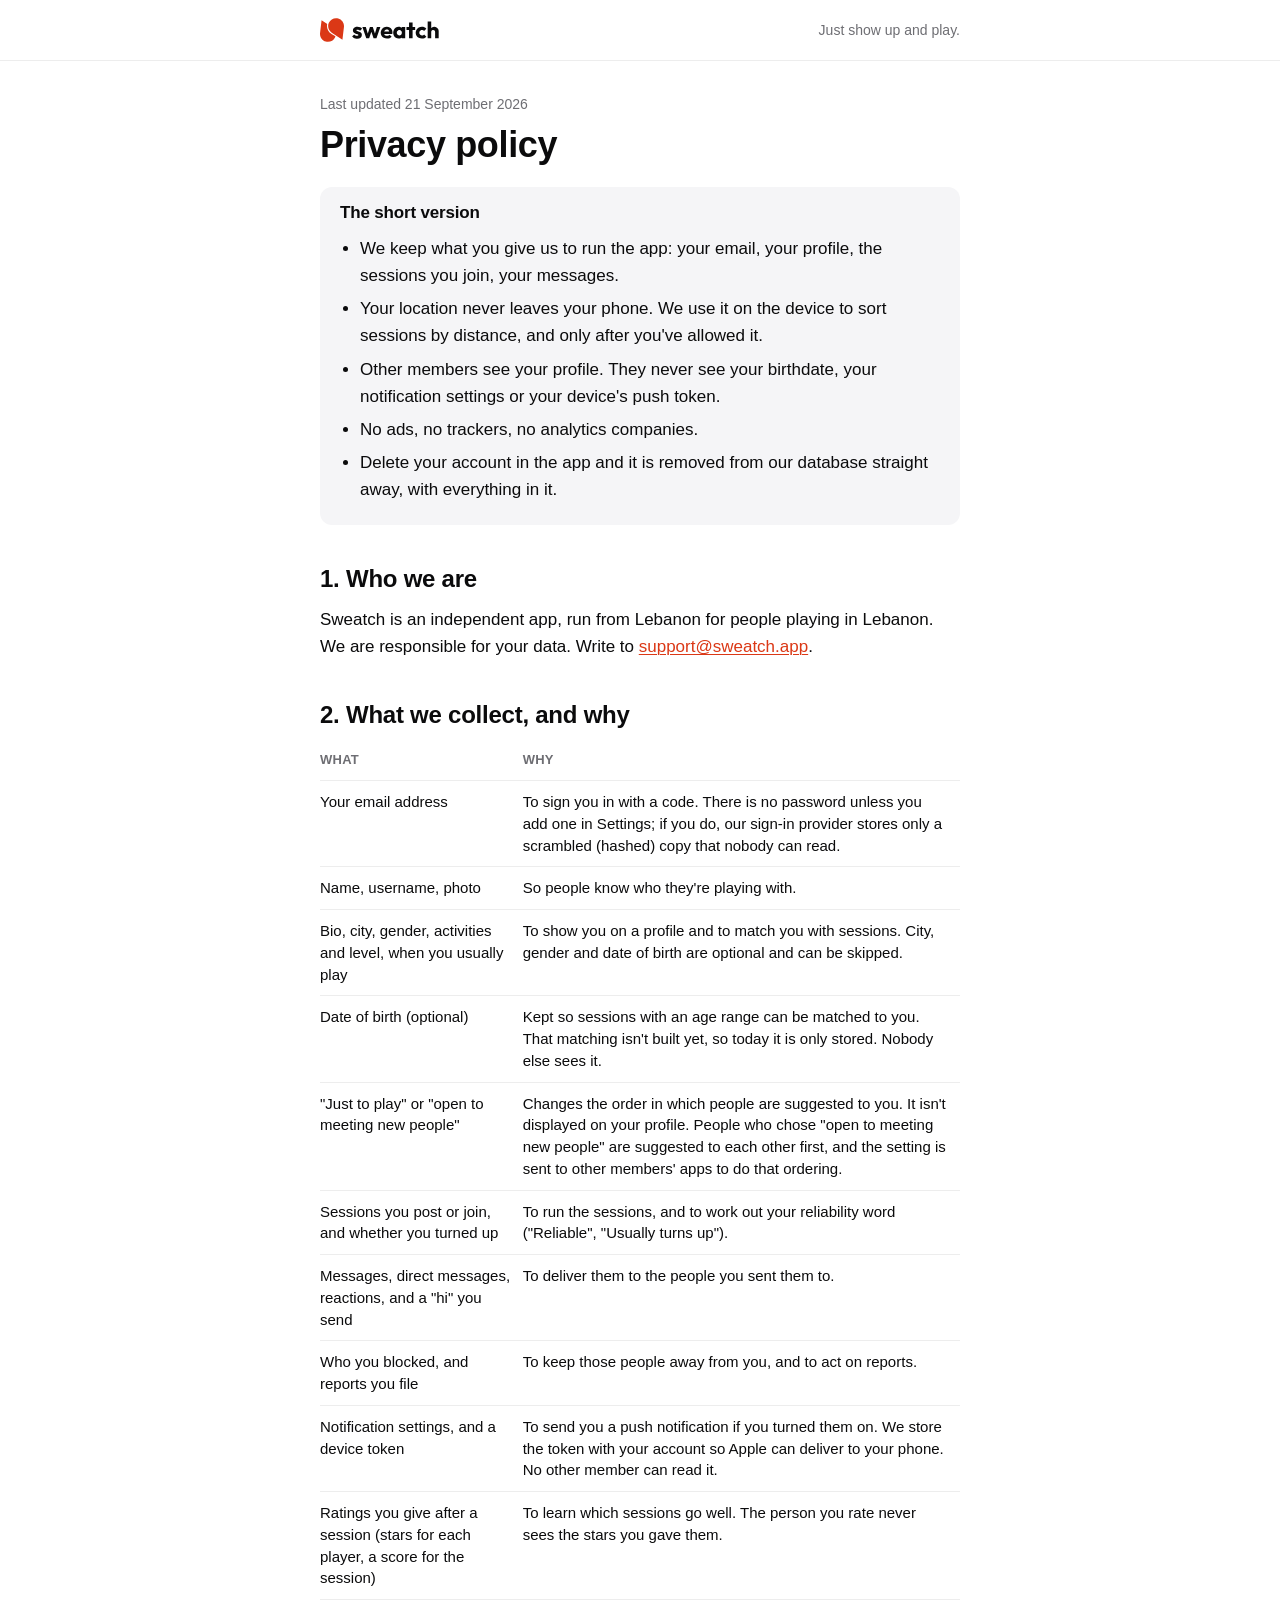
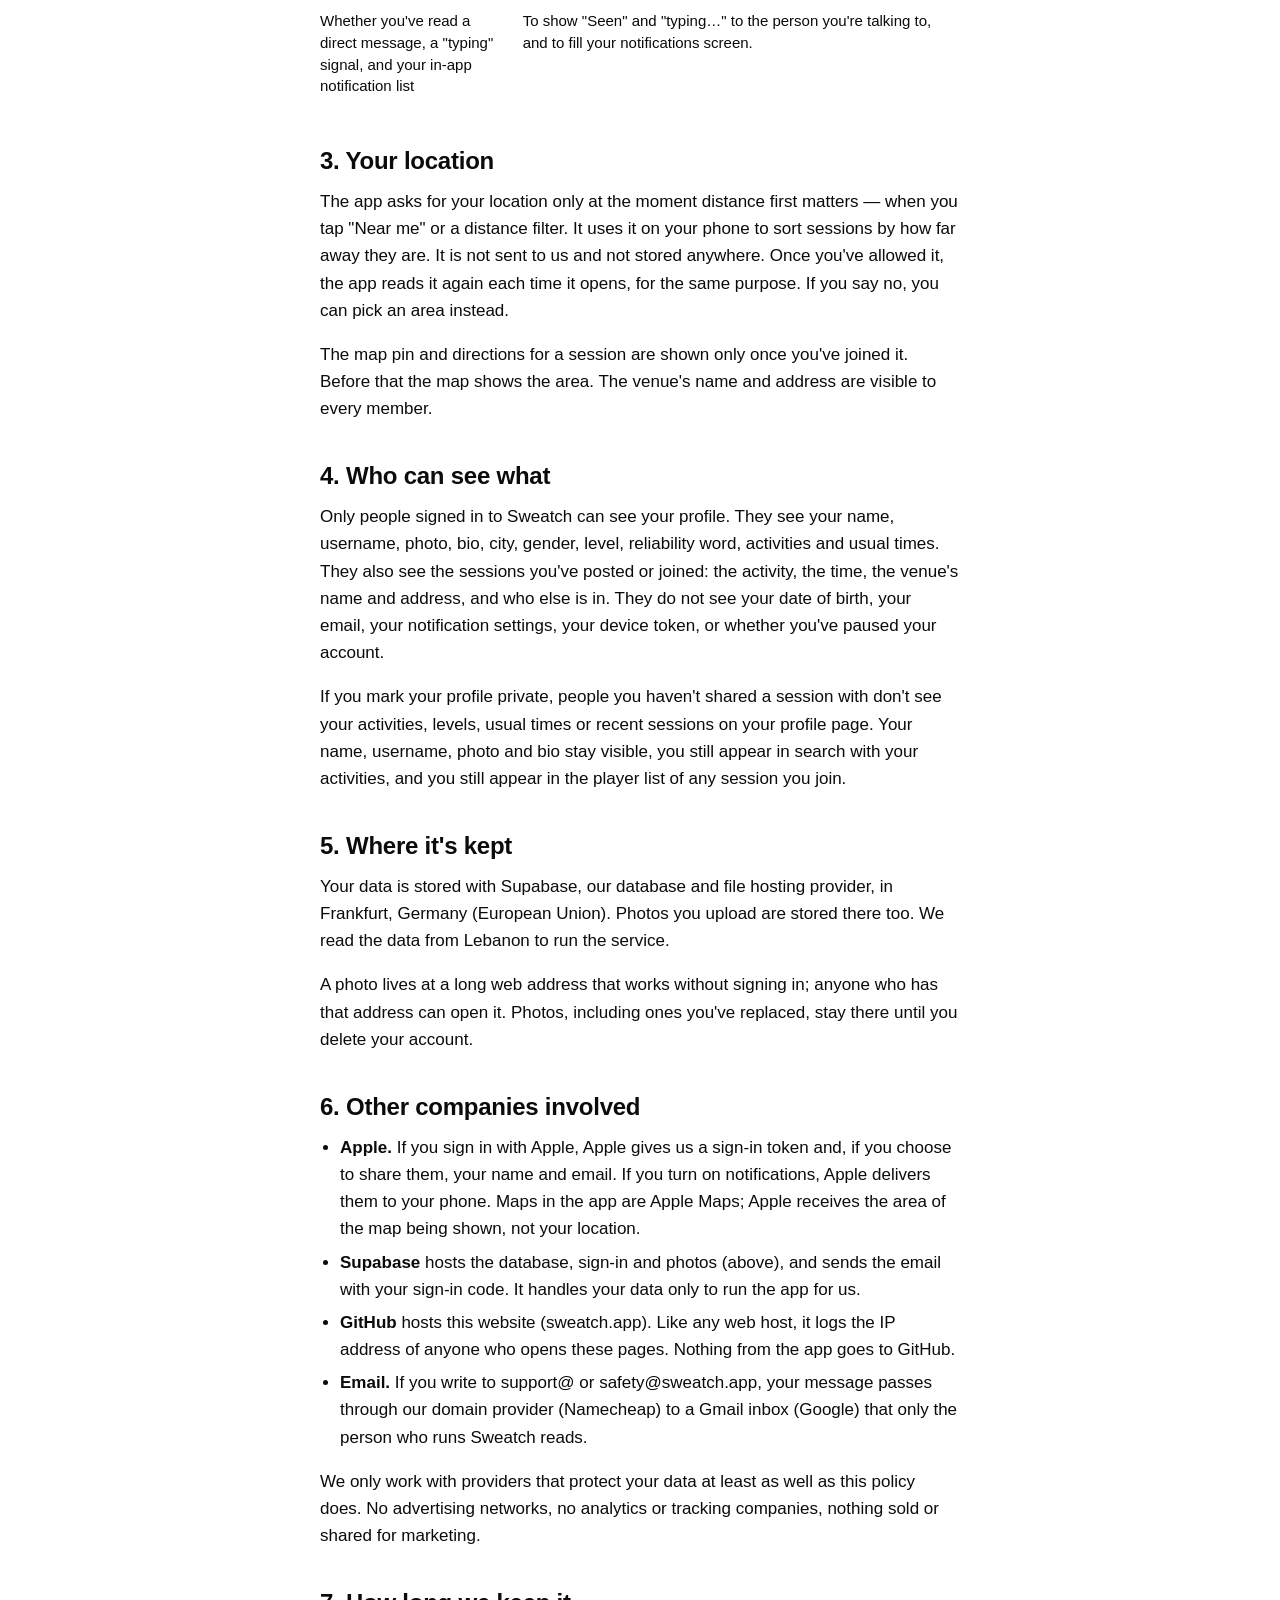
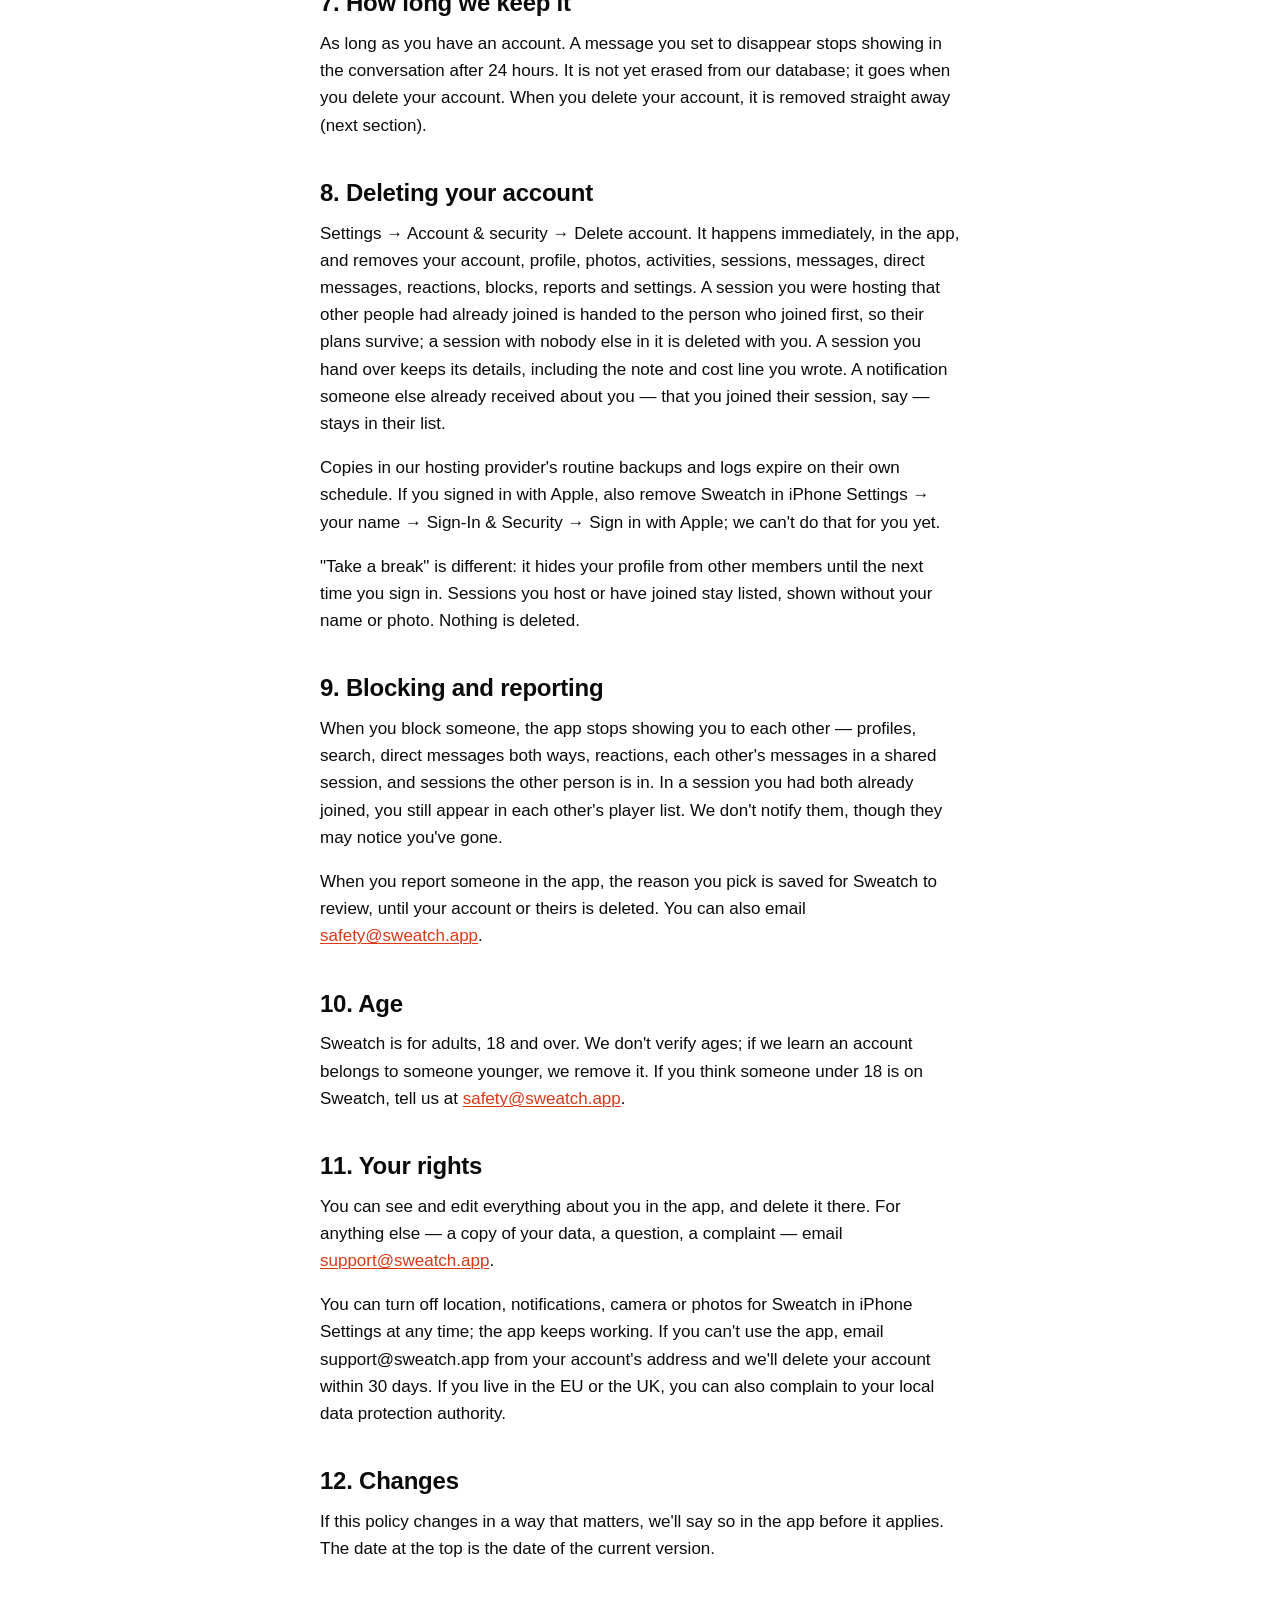
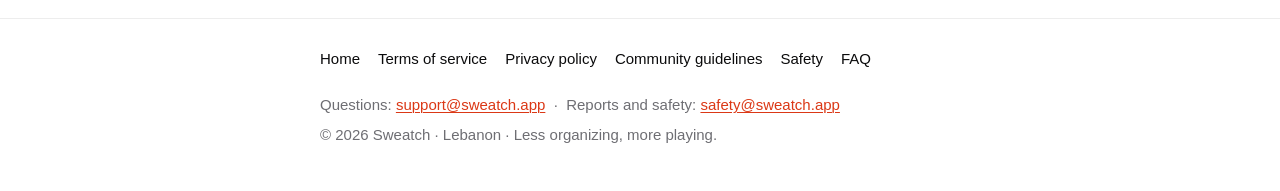
==== privacy.html @ 536e9dc6 "sweatch.app — the site Home, privacy, terms, community guidelines, safety, FAQ, and a 404 that expla" ====
<!DOCTYPE html>
<html lang="en">
<head>
  <meta charset="utf-8">
  <meta name="viewport" content="width=device-width, initial-scale=1">
  <title>Privacy Policy · Sweatch</title>
  <meta name="description" content="What Sweatch keeps about you, why, where it is stored, and how to delete it.">
  <meta name="theme-color" content="#FFFFFF">
  <link rel="icon" href="assets/sweatch-mark-flare.svg" type="image/svg+xml">
  <link rel="stylesheet" href="style.css">
</head>
<body>
  <a class="skip" href="#content">Skip to content</a>

  <header class="site-header">
    <div class="wrap">
      <a class="lockup" href="index.html" aria-label="Sweatch home">
        <svg xmlns="http://www.w3.org/2000/svg" viewBox="0 0 4944.99 1000.00" role="img" aria-label="Sweatch" focusable="false"><mask id="swh1" maskUnits="userSpaceOnUse" x="-200" y="-200" width="1400" height="1400"><rect x="-200" y="-200" width="1400" height="1400" fill="#fff"/><path d="M 949.588 935.467 L 1043.756 401.426 C 1077.198 211.699 963.269 26.995 778.720 -28.243 C 594.171 -83.508 397.487 8.213 321.173 185.110 C 244.860 361.981 313.135 567.992 479.958 664.324 Z" fill="#000"/></mask><g fill="#DB3816"><path d="M 65.051 95.966 L 2.316 625.652 C -16.853 787.322 84.684 938.816 241.459 982.538 C 398.260 1026.285 563.537 949.199 630.833 800.977 C 698.104 652.756 647.322 477.611 511.184 388.364 Z" mask="url(#swh1)"/><path d="M 934.928 904.034 L 997.690 374.348 C 1016.832 212.678 915.322 61.184 758.521 17.462 C 601.720 -26.285 436.442 50.801 369.172 199.023 C 301.876 347.244 352.683 522.389 488.821 611.636 Z"/></g><g transform="translate(1337.523 145.750) scale(0.714219)" fill="#0B0B0C"><path d="M 300.827 999.972 C 262.016 999.972 223.822 994.944 186.334 984.977 C 148.802 975.097 114.004 960.940 81.897 942.461 C 49.878 923.893 22.622 902.415 0.041 878.070 L 117.886 758.814 C 139.629 782.365 165.385 800.712 195.155 813.855 C 224.881 826.910 257.429 833.437 292.712 833.437 C 317.057 833.437 335.757 829.864 348.812 822.676 C 361.955 815.398 368.570 805.387 368.570 792.685 C 368.570 776.455 360.631 764.062 344.754 755.462 C 328.965 746.906 308.942 739.232 284.597 732.528 C 260.252 725.736 234.495 718.238 207.328 710.123 C 180.248 702.008 154.491 690.718 130.058 676.252 C 105.713 661.786 85.822 641.675 70.430 615.918 C 55.126 590.162 47.496 557.437 47.496 517.656 C 47.496 475.228 58.302 438.401 79.957 407.220 C 101.700 376.083 132.396 351.473 172.045 333.479 C 211.782 315.397 258.355 306.311 311.765 306.311 C 367.732 306.311 419.421 316.014 466.833 335.420 C 514.200 354.825 552.835 383.537 582.737 421.510 L 464.716 540.766 C 443.987 516.332 420.789 499.132 395.032 489.253 C 369.276 479.285 344.225 474.258 319.880 474.258 C 296.328 474.258 278.687 477.698 266.956 484.490 C 255.180 491.326 249.314 501.028 249.314 513.598 C 249.314 527.138 256.944 537.943 272.248 546.058 C 287.640 554.173 307.531 561.406 331.876 567.757 C 356.309 574.108 382.066 581.826 409.145 590.867 C 436.313 599.953 462.070 612.169 486.415 627.562 C 510.848 642.865 530.739 663.374 546.043 689.130 C 561.435 714.798 569.153 748.405 569.153 790.039 C 569.153 854.165 544.984 905.193 496.647 943.166 C 448.309 981.051 383.036 999.972 300.827 999.972 Z M 300.827 999.972 "/><path d="M 826.591 983.742 L 598.840 325.364 L 802.069 325.364 L 943.024 803.623 L 883.396 804.858 L 1039.170 325.364 L 1207.292 325.364 L 1364.477 804.858 L 1303.438 803.623 L 1445.628 325.364 L 1648.857 325.364 L 1421.283 983.742 L 1251.925 983.742 L 1098.798 528.593 L 1150.310 528.593 L 994.537 983.742 Z M 826.591 983.742 "/><path d="M 2037.786 998.560 C 1966.383 998.560 1902.918 983.918 1847.436 954.633 C 1791.909 925.260 1748.335 884.376 1716.713 832.026 C 1685.046 779.586 1669.257 720.444 1669.257 654.553 C 1669.257 588.574 1684.826 529.652 1716.007 477.786 C 1747.144 425.832 1789.395 384.948 1842.672 355.178 C 1895.950 325.320 1955.974 310.369 2022.791 310.369 C 2087.800 310.369 2145.134 324.394 2194.795 352.355 C 2244.544 380.361 2283.620 419.216 2312.110 468.965 C 2340.557 518.626 2354.803 575.475 2354.803 639.558 C 2354.803 651.333 2354.097 663.815 2352.686 676.957 C 2351.363 690.012 2348.893 705.140 2345.276 722.296 L 1777.576 723.531 L 1777.576 581.341 L 2257.246 579.930 L 2167.804 639.558 C 2166.966 601.717 2161.100 570.359 2150.162 545.529 C 2139.313 520.610 2123.259 501.602 2102.001 488.547 C 2080.832 475.493 2054.899 468.965 2024.203 468.965 C 1991.742 468.965 1963.516 476.463 1939.524 491.370 C 1915.620 506.189 1897.096 527.182 1883.953 554.350 C 1870.899 581.429 1864.371 614.330 1864.371 653.142 C 1864.371 691.953 1871.340 725.207 1885.365 752.816 C 1899.346 780.336 1919.236 801.594 1944.993 816.501 C 1970.749 831.320 2001.181 838.729 2036.375 838.729 C 2068.924 838.729 2098.297 833.084 2124.406 821.793 C 2150.603 810.503 2173.669 793.567 2193.560 770.986 L 2307.347 884.773 C 2274.887 922.791 2235.591 951.237 2189.503 970.158 C 2143.370 989.078 2092.828 998.560 2037.786 998.560 Z M 2037.786 998.560 "/><path d="M 2713.890 997.326 C 2653.292 997.326 2599.309 982.463 2551.942 952.693 C 2504.531 922.835 2466.999 882.127 2439.390 830.614 C 2411.869 779.101 2398.109 720.444 2398.109 654.553 C 2398.109 588.574 2411.869 529.916 2439.390 478.492 C 2466.999 426.979 2504.531 386.359 2551.942 356.589 C 2599.309 326.731 2653.292 311.780 2713.890 311.780 C 2758.082 311.780 2798.040 320.380 2833.675 337.537 C 2869.399 354.737 2898.596 378.421 2921.177 408.632 C 2943.758 438.887 2956.371 473.376 2959.106 512.187 L 2959.106 796.743 C 2956.371 835.554 2943.934 870.131 2921.706 900.474 C 2899.566 930.729 2870.458 954.413 2834.381 971.569 C 2798.260 988.725 2758.082 997.326 2713.890 997.326 Z M 2755.877 810.327 C 2800.068 810.327 2835.704 795.684 2862.784 766.399 C 2889.951 737.027 2903.535 699.715 2903.535 654.553 C 2903.535 623.857 2897.405 596.777 2885.188 573.226 C 2873.060 549.719 2855.904 531.416 2833.675 518.361 C 2811.535 505.307 2786.088 498.779 2757.288 498.779 C 2728.356 498.779 2702.776 505.307 2680.548 518.361 C 2658.408 531.416 2640.855 549.719 2627.800 573.226 C 2614.745 596.777 2608.218 623.857 2608.218 654.553 C 2608.218 684.323 2614.481 710.961 2627.094 734.468 C 2639.796 758.020 2657.438 776.543 2680.019 790.039 C 2702.600 803.579 2727.871 810.327 2755.877 810.327 Z M 2895.420 983.742 L 2895.420 806.269 L 2926.646 646.438 L 2895.420 486.430 L 2895.420 325.364 L 3098.649 325.364 L 3098.649 983.742 Z M 2895.420 983.742 "/><path d="M 3322.244 983.742 L 3322.244 52.981 L 3529.530 52.981 L 3529.530 983.742 Z M 3173.174 501.425 L 3173.174 325.364 L 3678.424 325.364 L 3678.424 501.425 Z M 3173.174 501.425 "/><path d="M 4071.503 998.560 C 4003.760 998.560 3942.279 983.698 3887.150 953.928 C 3832.109 924.202 3788.755 883.142 3757.133 830.791 C 3725.466 778.352 3709.677 719.606 3709.677 654.553 C 3709.677 588.574 3725.643 529.652 3757.662 477.786 C 3789.769 425.832 3833.344 384.948 3888.385 355.178 C 3943.514 325.320 4005.436 310.369 4074.149 310.369 C 4125.662 310.369 4172.809 319.190 4215.633 336.831 C 4258.546 354.472 4296.695 380.890 4330.126 416.041 L 4197.462 548.881 C 4182.026 531.725 4164.164 519.067 4143.833 510.952 C 4123.589 502.837 4100.346 498.779 4074.149 498.779 C 4044.247 498.779 4017.785 505.307 3994.763 518.361 C 3971.829 531.416 3953.746 549.498 3940.603 572.520 C 3927.549 595.586 3921.022 622.446 3921.022 653.142 C 3921.022 683.838 3927.549 710.961 3940.603 734.468 C 3953.746 758.020 3972.049 776.543 3995.468 790.039 C 4018.975 803.579 4045.217 810.327 4074.149 810.327 C 4101.184 810.327 4125.309 805.652 4146.479 796.213 C 4167.737 786.687 4186.084 773.368 4201.520 756.167 L 4332.949 888.831 C 4298.592 925.084 4259.737 952.428 4216.339 970.863 C 4173.029 989.299 4124.780 998.560 4071.503 998.560 Z M 4071.503 998.560 "/><path d="M 4843.689 983.742 L 4843.689 608.509 C 4843.689 574.196 4833.016 546.411 4811.758 525.241 C 4790.588 503.983 4763.773 493.310 4731.313 493.310 C 4708.732 493.310 4688.841 498.074 4671.685 507.600 C 4654.484 517.038 4640.901 530.534 4630.933 548.175 C 4621.054 565.817 4616.114 585.928 4616.114 608.509 L 4536.199 569.168 C 4536.199 517.656 4547.004 472.494 4568.659 433.682 C 4590.270 394.871 4620.525 364.881 4659.336 343.711 C 4698.235 322.453 4743.000 311.780 4793.587 311.780 C 4845.100 311.780 4890.262 322.453 4929.073 343.711 C 4967.884 364.881 4997.875 394.254 5019.044 431.742 C 5040.302 469.142 5050.975 512.716 5050.975 562.465 L 5050.975 983.742 Z M 4408.828 983.742 L 4408.828 0.056 L 4616.114 0.056 L 4616.114 983.742 Z M 4408.828 983.742 "/></g></svg>
      </a>
      <p class="tagline">Just show up and play.</p>
    </div>
  </header>

  <main id="content" class="wrap">
<p class="updated">Last updated 21 September 2026</p>
<h1>Privacy policy</h1>
<div class="summary">
  <h2>The short version</h2>
  <ul>
    <li>We keep what you give us to run the app: your email, your profile, the sessions you join, your messages.</li>
    <li>Your location never leaves your phone. We use it on the device to sort sessions by distance, and only after you've allowed it.</li>
    <li>Other members see your profile. They never see your birthdate, your notification settings or your device's push token.</li>
    <li>No ads, no trackers, no analytics companies.</li>
    <li>Delete your account in the app and it is removed from our database straight away, with everything in it.</li>
  </ul>
</div>

<h2>1. Who we are</h2>
<p>Sweatch is an independent app, run from Lebanon for people playing in Lebanon. We are responsible for your data. Write to <a href="mailto:support@sweatch.app">support@sweatch.app</a>.</p>

<h2>2. What we collect, and why</h2>
<table>
  <tr><th>What</th><th>Why</th></tr>
  <tr><td>Your email address</td><td>To sign you in with a code. There is no password unless you add one in Settings; if you do, our sign-in provider stores only a scrambled (hashed) copy that nobody can read.</td></tr>
  <tr><td>Name, username, photo</td><td>So people know who they're playing with.</td></tr>
  <tr><td>Bio, city, gender, activities and level, when you usually play</td><td>To show you on a profile and to match you with sessions. City, gender and date of birth are optional and can be skipped.</td></tr>
  <tr><td>Date of birth (optional)</td><td>Kept so sessions with an age range can be matched to you. That matching isn't built yet, so today it is only stored. Nobody else sees it.</td></tr>
  <tr><td>"Just to play" or "open to meeting new people"</td><td>Changes the order in which people are suggested to you. It isn't displayed on your profile. People who chose "open to meeting new people" are suggested to each other first, and the setting is sent to other members' apps to do that ordering.</td></tr>
  <tr><td>Sessions you post or join, and whether you turned up</td><td>To run the sessions, and to work out your reliability word ("Reliable", "Usually turns up").</td></tr>
  <tr><td>Messages, direct messages, reactions, and a "hi" you send</td><td>To deliver them to the people you sent them to.</td></tr>
  <tr><td>Who you blocked, and reports you file</td><td>To keep those people away from you, and to act on reports.</td></tr>
  <tr><td>Notification settings, and a device token</td><td>To send you a push notification if you turned them on. We store the token with your account so Apple can deliver to your phone. No other member can read it.</td></tr>
  <tr><td>Ratings you give after a session (stars for each player, a score for the session)</td><td>To learn which sessions go well. The person you rate never sees the stars you gave them.</td></tr>
  <tr><td>Whether you've read a direct message, a "typing" signal, and your in-app notification list</td><td>To show "Seen" and "typing…" to the person you're talking to, and to fill your notifications screen.</td></tr>
</table>

<h2>3. Your location</h2>
<p>The app asks for your location only at the moment distance first matters — when you tap "Near me" or a distance filter. It uses it on your phone to sort sessions by how far away they are. It is not sent to us and not stored anywhere. Once you've allowed it, the app reads it again each time it opens, for the same purpose. If you say no, you can pick an area instead.</p>
<p>The map pin and directions for a session are shown only once you've joined it. Before that the map shows the area. The venue's name and address are visible to every member.</p>

<h2>4. Who can see what</h2>
<p>Only people signed in to Sweatch can see your profile. They see your name, username, photo, bio, city, gender, level, reliability word, activities and usual times. They also see the sessions you've posted or joined: the activity, the time, the venue's name and address, and who else is in. They do not see your date of birth, your email, your notification settings, your device token, or whether you've paused your account.</p>
<p>If you mark your profile private, people you haven't shared a session with don't see your activities, levels, usual times or recent sessions on your profile page. Your name, username, photo and bio stay visible, you still appear in search with your activities, and you still appear in the player list of any session you join.</p>

<h2>5. Where it's kept</h2>
<p>Your data is stored with Supabase, our database and file hosting provider, in Frankfurt, Germany (European Union). Photos you upload are stored there too. We read the data from Lebanon to run the service.</p>
<p>A photo lives at a long web address that works without signing in; anyone who has that address can open it. Photos, including ones you've replaced, stay there until you delete your account.</p>

<h2>6. Other companies involved</h2>
<ul>
  <li><strong>Apple.</strong> If you sign in with Apple, Apple gives us a sign-in token and, if you choose to share them, your name and email. If you turn on notifications, Apple delivers them to your phone. Maps in the app are Apple Maps; Apple receives the area of the map being shown, not your location.</li>
  <li><strong>Supabase</strong> hosts the database, sign-in and photos (above), and sends the email with your sign-in code. It handles your data only to run the app for us.</li>
  <li><strong>GitHub</strong> hosts this website (sweatch.app). Like any web host, it logs the IP address of anyone who opens these pages. Nothing from the app goes to GitHub.</li>
  <li><strong>Email.</strong> If you write to support@ or safety@sweatch.app, your message passes through our domain provider (Namecheap) to a Gmail inbox (Google) that only the person who runs Sweatch reads.</li>
</ul>
<p>We only work with providers that protect your data at least as well as this policy does. No advertising networks, no analytics or tracking companies, nothing sold or shared for marketing.</p>

<h2>7. How long we keep it</h2>
<p>As long as you have an account. A message you set to disappear stops showing in the conversation after 24 hours. It is not yet erased from our database; it goes when you delete your account. When you delete your account, it is removed straight away (next section).</p>

<h2>8. Deleting your account</h2>
<p>Settings → Account &amp; security → Delete account. It happens immediately, in the app, and removes your account, profile, photos, activities, sessions, messages, direct messages, reactions, blocks, reports and settings. A session you were hosting that other people had already joined is handed to the person who joined first, so their plans survive; a session with nobody else in it is deleted with you. A session you hand over keeps its details, including the note and cost line you wrote. A notification someone else already received about you — that you joined their session, say — stays in their list.</p>
<p>Copies in our hosting provider's routine backups and logs expire on their own schedule. If you signed in with Apple, also remove Sweatch in iPhone Settings → your name → Sign-In &amp; Security → Sign in with Apple; we can't do that for you yet.</p>
<p>"Take a break" is different: it hides your profile from other members until the next time you sign in. Sessions you host or have joined stay listed, shown without your name or photo. Nothing is deleted.</p>

<h2>9. Blocking and reporting</h2>
<p>When you block someone, the app stops showing you to each other — profiles, search, direct messages both ways, reactions, each other's messages in a shared session, and sessions the other person is in. In a session you had both already joined, you still appear in each other's player list. We don't notify them, though they may notice you've gone.</p>
<p>When you report someone in the app, the reason you pick is saved for Sweatch to review, until your account or theirs is deleted. You can also email <a href="mailto:safety@sweatch.app">safety@sweatch.app</a>.</p>

<h2>10. Age</h2>
<p>Sweatch is for adults, 18 and over. We don't verify ages; if we learn an account belongs to someone younger, we remove it. If you think someone under 18 is on Sweatch, tell us at <a href="mailto:safety@sweatch.app">safety@sweatch.app</a>.</p>

<h2>11. Your rights</h2>
<p>You can see and edit everything about you in the app, and delete it there. For anything else — a copy of your data, a question, a complaint — email <a href="mailto:support@sweatch.app">support@sweatch.app</a>.</p>
<p>You can turn off location, notifications, camera or photos for Sweatch in iPhone Settings at any time; the app keeps working. If you can't use the app, email support@sweatch.app from your account's address and we'll delete your account within 30 days. If you live in the EU or the UK, you can also complain to your local data protection authority.</p>

<h2>12. Changes</h2>
<p>If this policy changes in a way that matters, we'll say so in the app before it applies. The date at the top is the date of the current version.</p>

  </main>

  <footer class="site-footer">
    <div class="wrap">
      <nav aria-label="All pages">
        <ul>
          <li><a href="index.html">Home</a></li>
          <li><a href="terms.html">Terms of service</a></li>
          <li><a href="privacy.html">Privacy policy</a></li>
          <li><a href="guidelines.html">Community guidelines</a></li>
          <li><a href="safety.html">Safety</a></li>
          <li><a href="faq.html">FAQ</a></li>
        </ul>
      </nav>
      <p class="contact">
        Questions: <a href="mailto:support@sweatch.app">support@sweatch.app</a>
        &nbsp;·&nbsp; Reports and safety: <a href="mailto:safety@sweatch.app">safety@sweatch.app</a>
      </p>
      <p class="legal">© 2026 Sweatch · Lebanon · Less organizing, more playing.</p>
    </div>
  </footer>
</body>
</html>
---- style.css ----
/* Sweatch — site stylesheet
   One file for every page. Brand tokens first, then the column, type,
   header, footer, content blocks and print. No JavaScript, no web fonts. */

/* ---------- tokens ---------- */
:root {
  --canvas: #FFFFFF;
  --ink: #0B0B0C;
  --ink-2: #6E6E73;
  --accent: #DB3816;
  --accent-tint: rgba(219, 56, 22, 0.10);
  --surface: #F5F5F7;
  --hairline: #EDEDED;

  --font: -apple-system, BlinkMacSystemFont, "SF Pro Text", "Segoe UI", Roboto,
          "Helvetica Neue", Arial, "Noto Sans", sans-serif;
  --mono: ui-monospace, "SF Mono", Menlo, Consolas, monospace;

  --column: 640px;
  --gutter: 16px;
  --radius: 12px;
  --pill: 999px;
}

/* ---------- base ---------- */
*, *::before, *::after { box-sizing: border-box; }

html {
  -webkit-text-size-adjust: 100%;
  text-size-adjust: 100%;
  scroll-behavior: smooth;
}

body {
  margin: 0;
  background: var(--canvas);
  color: var(--ink);
  font-family: var(--font);
  font-size: 17px;
  line-height: 1.6;
  -webkit-font-smoothing: antialiased;
  -moz-osx-font-smoothing: grayscale;
  min-height: 100vh;
  display: flex;
  flex-direction: column;
}

/* the column: 640px, 16px gutters on phones */
.wrap {
  width: 100%;
  max-width: calc(var(--column) + 2 * var(--gutter));
  margin: 0 auto;
  padding-left: var(--gutter);
  padding-right: var(--gutter);
}

main { flex: 1 0 auto; }
main.wrap { padding-top: 32px; padding-bottom: 56px; }

/* ---------- type ---------- */
h1, h2, h3 {
  font-weight: 700;
  line-height: 1.2;
  letter-spacing: -0.01em;
  color: var(--ink);
  overflow-wrap: break-word;
}

h1 { font-size: 1.875rem; margin: 0 0 8px; }
h2 { font-size: 1.375rem; margin: 40px 0 12px; }
h3 { font-size: 1.125rem; margin: 28px 0 8px; }

@media (min-width: 600px) {
  h1 { font-size: 2.25rem; }
  h2 { font-size: 1.5rem; }
}

p, ul, ol, dl, table, blockquote, pre { margin: 0 0 1em; }
p:last-child, ul:last-child, ol:last-child { margin-bottom: 0; }

ul, ol { padding-left: 1.25rem; }
li { margin-bottom: 0.35em; }
li > ul, li > ol { margin-top: 0.35em; margin-bottom: 0; }

strong, b { font-weight: 600; }
small, .small { font-size: 0.875rem; }

/* "Last updated …" and other quiet lines */
.meta {
  color: var(--ink-2);
  font-size: 0.9375rem;
  margin: 0 0 28px;
}

/* the one larger intro paragraph on a page */
.lead {
  font-size: 1.125rem;
  color: var(--ink);
  margin-bottom: 1.25em;
}

.muted { color: var(--ink-2); }

hr {
  border: 0;
  border-top: 1px solid var(--hairline);
  margin: 40px 0;
}

/* ---------- links: the accent, underlined ---------- */
a {
  color: var(--accent);
  text-decoration: underline;
  text-decoration-thickness: 1px;
  text-underline-offset: 2px;
}
a:hover { text-decoration-thickness: 2px; }

a:focus-visible,
button:focus-visible,
.button:focus-visible {
  outline: 2px solid var(--accent);
  outline-offset: 3px;
  border-radius: 4px;
}

/* headings inside links (the header lockup) keep the ink */
a.plain { color: inherit; text-decoration: none; }

/* ---------- the one button ---------- */
.button {
  display: inline-block;
  background: var(--accent);
  color: #FFFFFF;
  font-weight: 600;
  font-size: 1rem;
  line-height: 1;
  padding: 15px 22px;
  border-radius: var(--pill);
  text-decoration: none;
  border: 0;
  cursor: pointer;
}
.button:hover { text-decoration: none; filter: brightness(0.95); }

/* ---------- content blocks ---------- */
.callout {
  background: var(--surface);
  border: 1px solid var(--hairline);
  border-radius: var(--radius);
  padding: 16px 18px;
  margin: 0 0 1.25em;
}
.callout > :first-child { margin-top: 0; }
.callout > :last-child { margin-bottom: 0; }

blockquote {
  border-left: 3px solid var(--hairline);
  padding-left: 16px;
  color: var(--ink-2);
}

/* definition lists: "What we collect" / "Why" */
dl { display: block; }
dt { font-weight: 600; margin-top: 0.85em; }
dd { margin: 0.15em 0 0; color: var(--ink); }
dd + dt { margin-top: 1em; }

/* tables: hairline rows, scroll sideways on a phone rather than break the page */
.table-wrap {
  overflow-x: auto;
  -webkit-overflow-scrolling: touch;
  margin: 0 0 1.25em;
}
table {
  width: 100%;
  border-collapse: collapse;
  font-size: 0.9375rem;
  line-height: 1.45;
}
th, td {
  text-align: left;
  vertical-align: top;
  padding: 10px 12px 10px 0;
  border-bottom: 1px solid var(--hairline);
}
th {
  font-weight: 600;
  color: var(--ink-2);
  font-size: 0.8125rem;
  letter-spacing: 0.02em;
  text-transform: uppercase;
}
tr:last-child td { border-bottom: 0; }

code, kbd {
  font-family: var(--mono);
  font-size: 0.9em;
  background: var(--surface);
  border-radius: 4px;
  padding: 0.1em 0.35em;
}
pre {
  background: var(--surface);
  border-radius: var(--radius);
  padding: 14px 16px;
  overflow-x: auto;
  font-size: 0.875rem;
}
pre code { background: none; padding: 0; }

img, svg { max-width: 100%; height: auto; }

/* a short table of contents at the top of a long page */
.toc {
  background: var(--surface);
  border-radius: var(--radius);
  padding: 14px 18px;
  margin: 0 0 32px;
  font-size: 0.9375rem;
}
.toc ol { margin: 0; padding-left: 1.25rem; }
.toc li { margin-bottom: 0.25em; }

/* ---------- header ---------- */
.site-header {
  border-bottom: 1px solid var(--hairline);
}
.site-header .wrap {
  display: flex;
  align-items: center;
  justify-content: space-between;
  gap: 16px;
  min-height: 60px;
  padding-top: 14px;
  padding-bottom: 14px;
}
.site-header .lockup {
  display: inline-flex;
  align-items: center;
  color: inherit;
  text-decoration: none;
}
.site-header .lockup svg {
  height: 24px;
  width: auto;
  display: block;
}
.site-header .tagline {
  color: var(--ink-2);
  font-size: 0.875rem;
  margin: 0;
  white-space: nowrap;
}
@media (max-width: 420px) {
  .site-header .tagline { display: none; }
}

/* skip link for keyboard and screen-reader users */
.skip {
  position: absolute;
  left: -9999px;
  top: 8px;
  background: var(--canvas);
  color: var(--ink);
  padding: 8px 12px;
  border-radius: 8px;
  z-index: 10;
}
.skip:focus { left: 8px; }

/* ---------- footer ---------- */
.site-footer {
  border-top: 1px solid var(--hairline);
  color: var(--ink-2);
  font-size: 0.9375rem;
}
.site-footer .wrap {
  padding-top: 28px;
  padding-bottom: 44px;
}
.site-footer nav ul {
  list-style: none;
  margin: 0 0 16px;
  padding: 0;
  display: flex;
  flex-wrap: wrap;
  gap: 6px 18px;
}
.site-footer nav a {
  color: var(--ink);
  text-decoration: none;
}
.site-footer nav a:hover { text-decoration: underline; }
.site-footer nav a[aria-current="page"] {
  color: var(--ink-2);
}
.site-footer .contact { margin: 0 0 6px; }
.site-footer .contact a { color: var(--accent); }
.site-footer .legal { margin: 0; }

/* ---------- print ---------- */
@media print {
  :root { --ink-2: #444; --hairline: #BBB; }
  body { font-size: 11pt; line-height: 1.45; color: #000; background: #fff; }
  .wrap { max-width: none; padding: 0; }
  main.wrap { padding-top: 0; }
  .site-header .wrap { min-height: 0; padding: 0 0 8pt; }
  .site-header .lockup svg { height: 18pt; }
  .site-header .tagline, .skip, .site-footer nav, .toc { display: none; }
  .site-footer .wrap { padding: 12pt 0 0; }
  h1 { font-size: 20pt; margin-top: 6pt; }
  h2 { font-size: 14pt; margin-top: 18pt; }
  h3 { font-size: 12pt; }
  h1, h2, h3 { page-break-after: avoid; break-after: avoid; }
  p, li, dd, tr { page-break-inside: avoid; break-inside: avoid; }
  a { color: #000; text-decoration: underline; }
  a[href^="http"]::after { content: " (" attr(href) ")"; font-size: 0.85em; color: #444; }
  a[href^="mailto:"]::after { content: none; }
  .callout, pre, code, .toc { background: none; border: 1px solid #BBB; }
  .button { background: none; color: #000; border: 1px solid #000; }
  .table-wrap { overflow: visible; }
}

/* ---------- page pieces the pages use ---------- */
.updated { color: var(--ink-2); font-size: 14px; margin: 0 0 8px; }
.hero h1 { font-size: 34px; line-height: 1.2; letter-spacing: -0.01em; margin: 24px 0 12px; }
.note { color: var(--ink-2); }
.summary {
  background: var(--surface); border-radius: var(--radius); padding: 16px 20px; margin: 20px 0 28px;
}
.summary h2 { margin-top: 0; font-size: 17px; }
.summary ul { margin-bottom: 0; }
ul.links { list-style: none; padding: 0; }
ul.links li { padding: 8px 0; border-bottom: 1px solid var(--hairline); }
ul.links li:last-child { border-bottom: 0; }
ul.emergency { list-style: none; padding: 0; }
ul.emergency li { padding: 10px 14px; background: var(--surface); border-radius: var(--radius); margin: 8px 0; }
/* a link on a grey surface is ink: the accent on --surface is 4.20:1, under AA */
.summary a, .callout a, .toc a, ul.emergency a { color: var(--ink); }
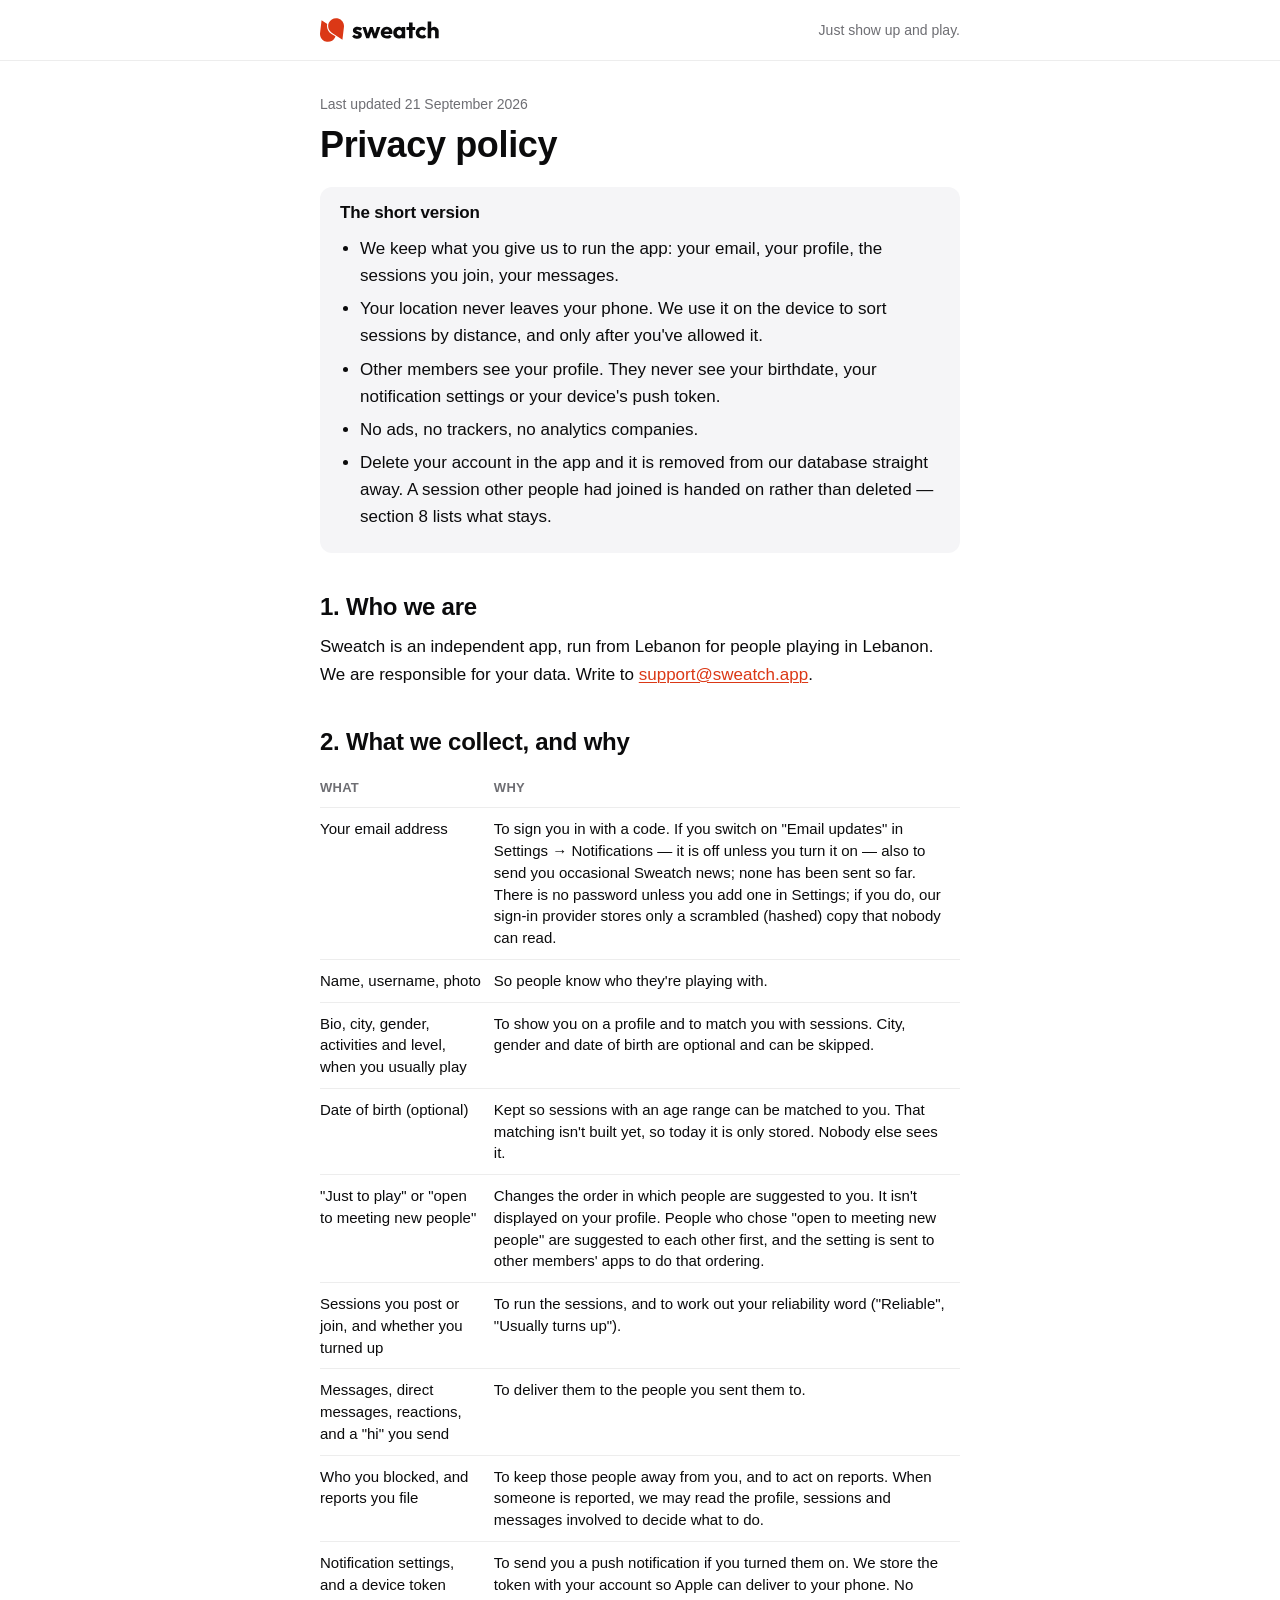
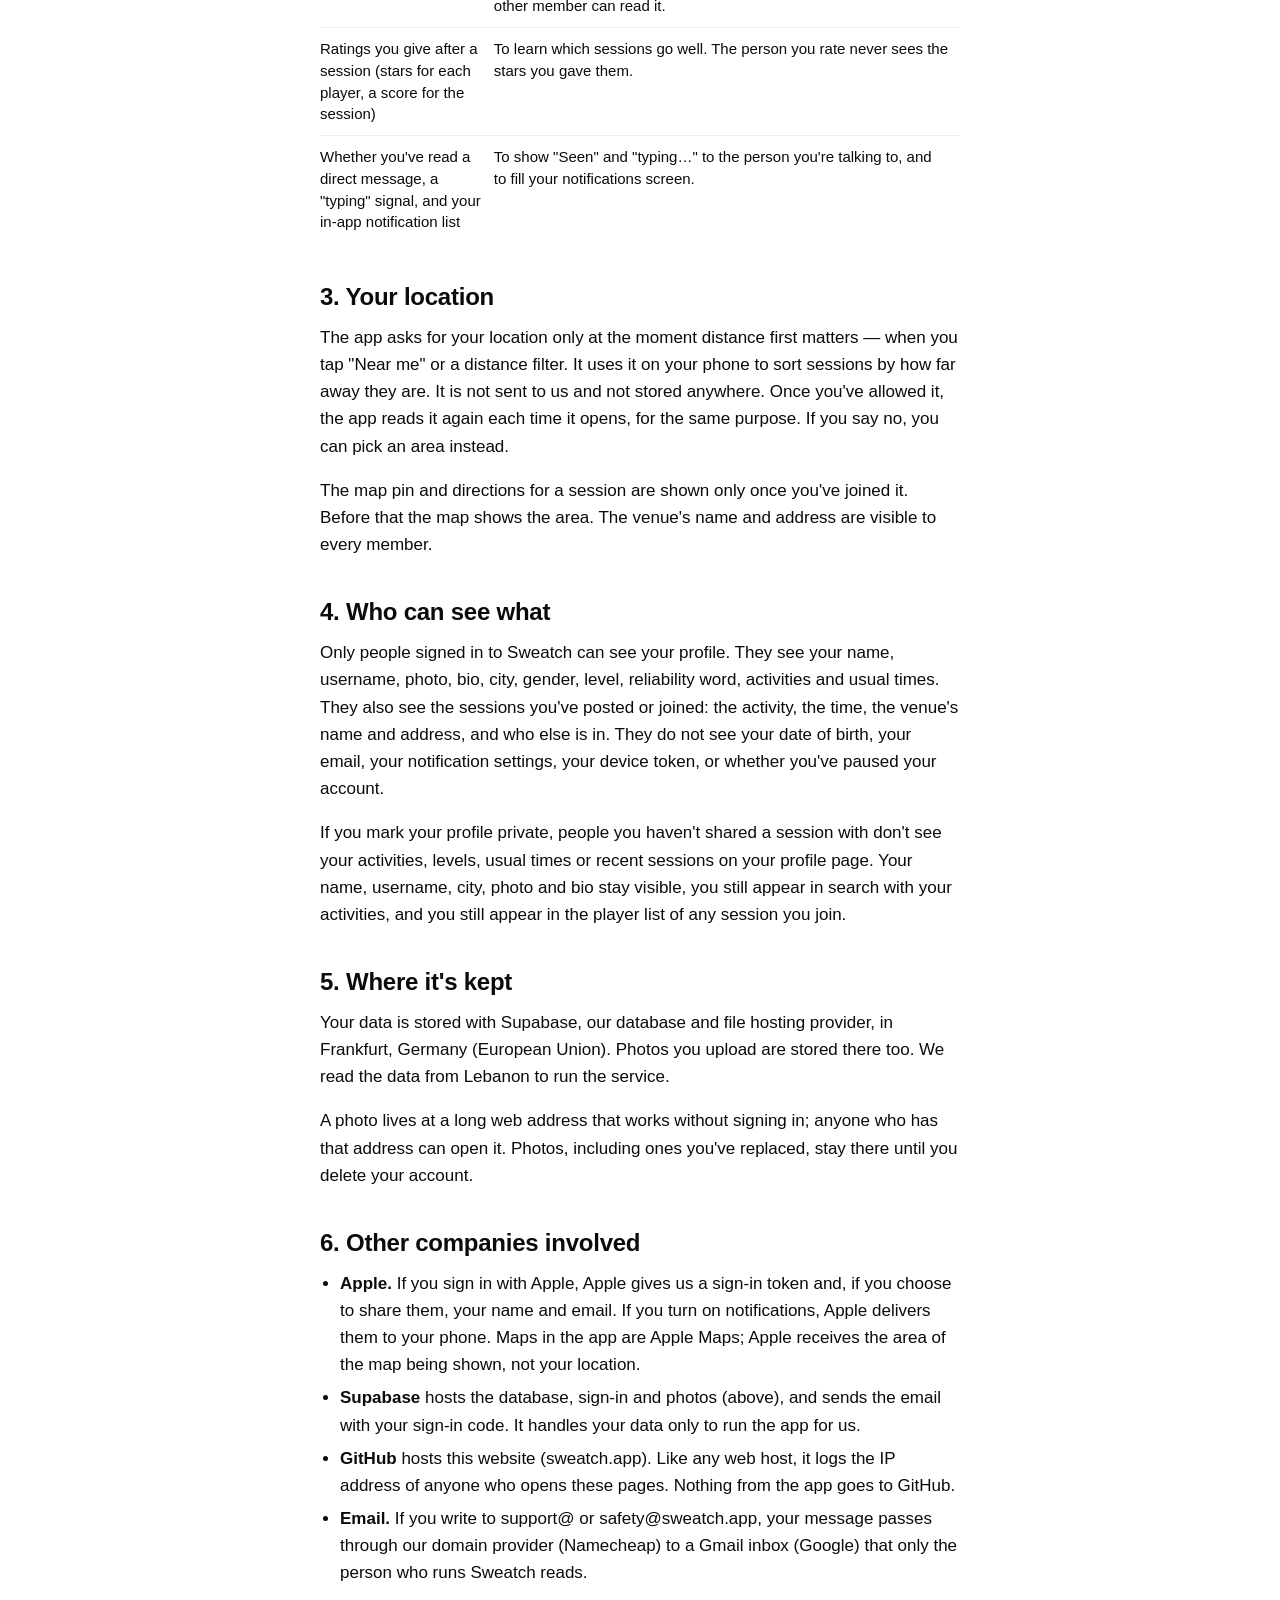
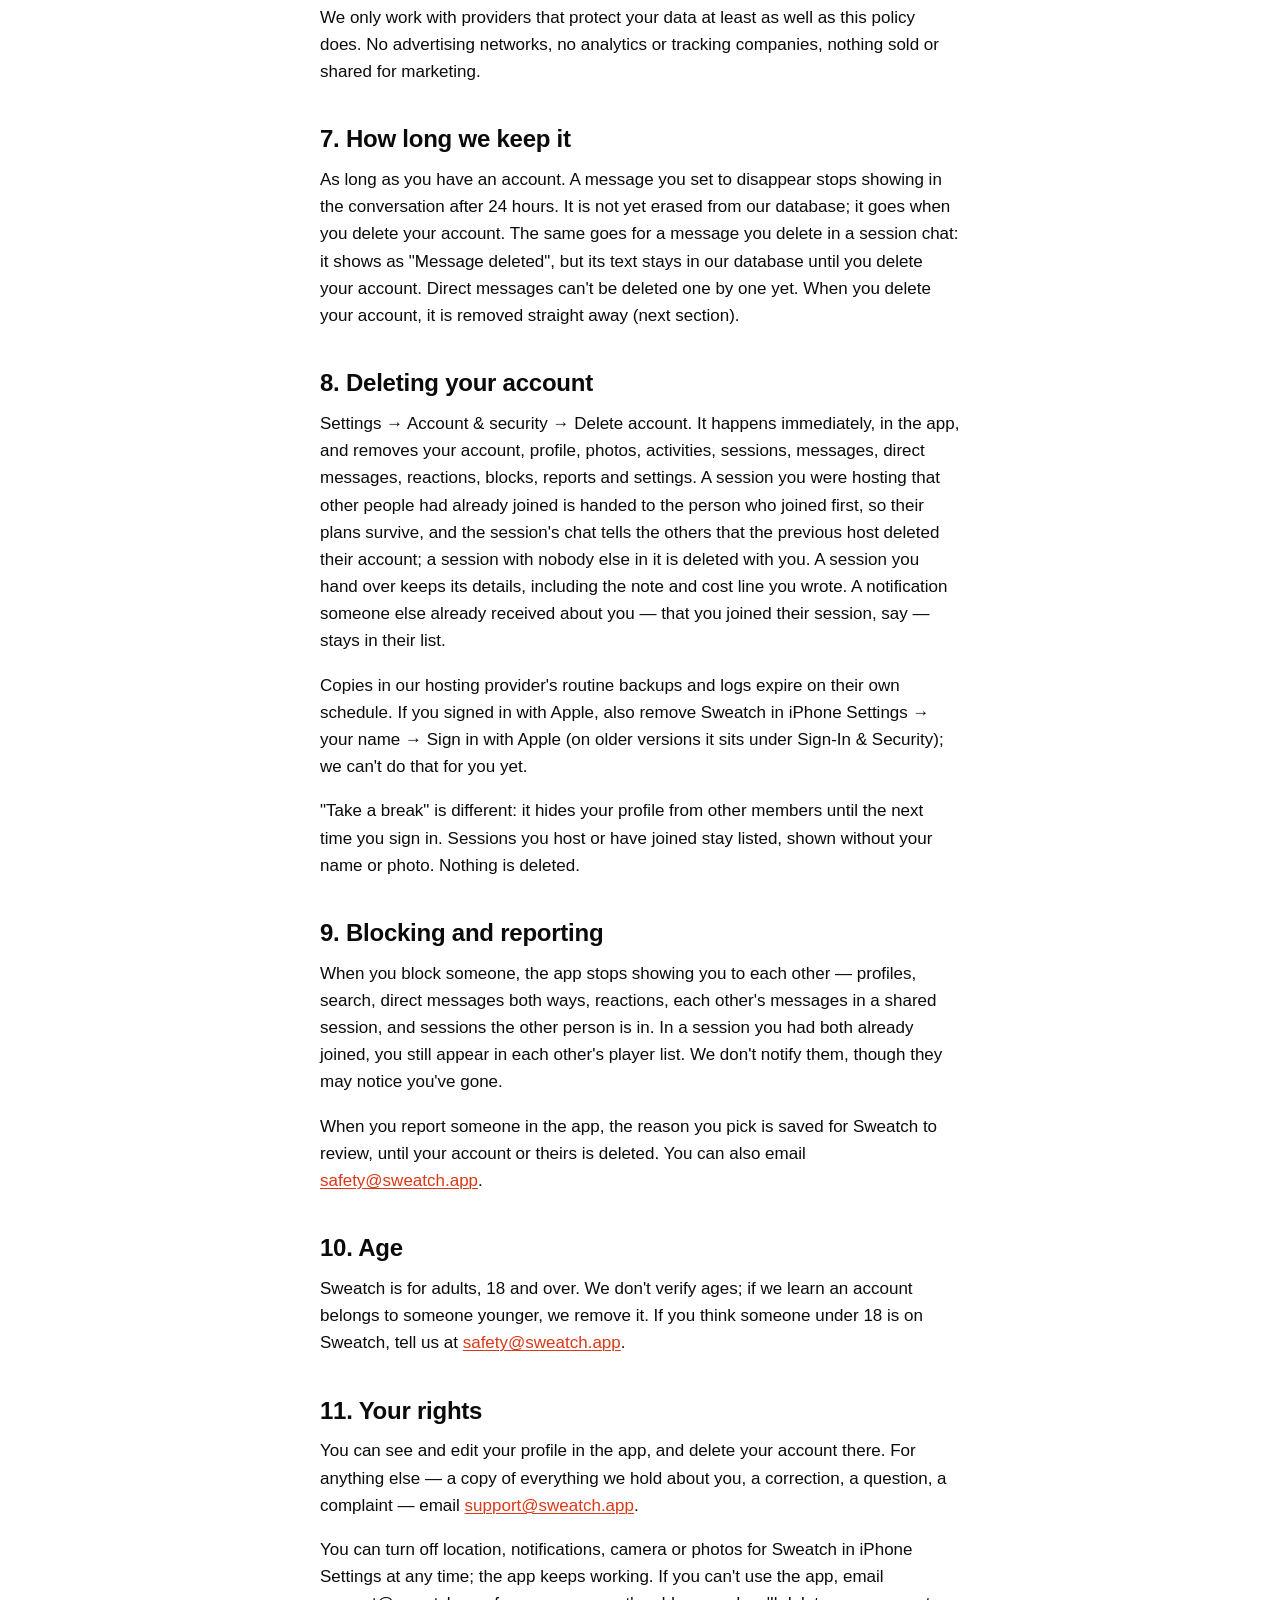
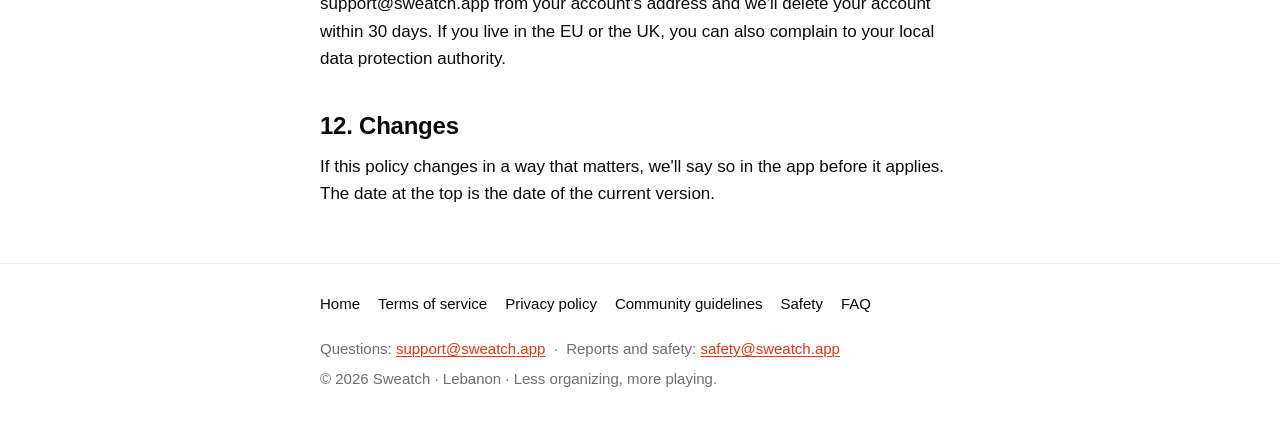
==== commit f3d6db65: "Second pass: the lines a re-check found still untrue Players (not "Manage players") and that a remov" ====
--- a/privacy.html
+++ b/privacy.html
@@ -31,7 +31,7 @@
     <li>Your location never leaves your phone. We use it on the device to sort sessions by distance, and only after you've allowed it.</li>
     <li>Other members see your profile. They never see your birthdate, your notification settings or your device's push token.</li>
     <li>No ads, no trackers, no analytics companies.</li>
-    <li>Delete your account in the app and it is removed from our database straight away, with everything in it.</li>
+    <li>Delete your account in the app and it is removed from our database straight away. A session other people had joined is handed on rather than deleted — section 8 lists what stays.</li>
   </ul>
 </div>
 
@@ -41,14 +41,14 @@
 <h2>2. What we collect, and why</h2>
 <table>
   <tr><th>What</th><th>Why</th></tr>
-  <tr><td>Your email address</td><td>To sign you in with a code. There is no password unless you add one in Settings; if you do, our sign-in provider stores only a scrambled (hashed) copy that nobody can read.</td></tr>
+  <tr><td>Your email address</td><td>To sign you in with a code. If you switch on "Email updates" in Settings → Notifications — it is off unless you turn it on — also to send you occasional Sweatch news; none has been sent so far. There is no password unless you add one in Settings; if you do, our sign-in provider stores only a scrambled (hashed) copy that nobody can read.</td></tr>
   <tr><td>Name, username, photo</td><td>So people know who they're playing with.</td></tr>
   <tr><td>Bio, city, gender, activities and level, when you usually play</td><td>To show you on a profile and to match you with sessions. City, gender and date of birth are optional and can be skipped.</td></tr>
   <tr><td>Date of birth (optional)</td><td>Kept so sessions with an age range can be matched to you. That matching isn't built yet, so today it is only stored. Nobody else sees it.</td></tr>
   <tr><td>"Just to play" or "open to meeting new people"</td><td>Changes the order in which people are suggested to you. It isn't displayed on your profile. People who chose "open to meeting new people" are suggested to each other first, and the setting is sent to other members' apps to do that ordering.</td></tr>
   <tr><td>Sessions you post or join, and whether you turned up</td><td>To run the sessions, and to work out your reliability word ("Reliable", "Usually turns up").</td></tr>
   <tr><td>Messages, direct messages, reactions, and a "hi" you send</td><td>To deliver them to the people you sent them to.</td></tr>
-  <tr><td>Who you blocked, and reports you file</td><td>To keep those people away from you, and to act on reports.</td></tr>
+  <tr><td>Who you blocked, and reports you file</td><td>To keep those people away from you, and to act on reports. When someone is reported, we may read the profile, sessions and messages involved to decide what to do.</td></tr>
   <tr><td>Notification settings, and a device token</td><td>To send you a push notification if you turned them on. We store the token with your account so Apple can deliver to your phone. No other member can read it.</td></tr>
   <tr><td>Ratings you give after a session (stars for each player, a score for the session)</td><td>To learn which sessions go well. The person you rate never sees the stars you gave them.</td></tr>
   <tr><td>Whether you've read a direct message, a "typing" signal, and your in-app notification list</td><td>To show "Seen" and "typing…" to the person you're talking to, and to fill your notifications screen.</td></tr>
@@ -60,7 +60,7 @@
 
 <h2>4. Who can see what</h2>
 <p>Only people signed in to Sweatch can see your profile. They see your name, username, photo, bio, city, gender, level, reliability word, activities and usual times. They also see the sessions you've posted or joined: the activity, the time, the venue's name and address, and who else is in. They do not see your date of birth, your email, your notification settings, your device token, or whether you've paused your account.</p>
-<p>If you mark your profile private, people you haven't shared a session with don't see your activities, levels, usual times or recent sessions on your profile page. Your name, username, photo and bio stay visible, you still appear in search with your activities, and you still appear in the player list of any session you join.</p>
+<p>If you mark your profile private, people you haven't shared a session with don't see your activities, levels, usual times or recent sessions on your profile page. Your name, username, city, photo and bio stay visible, you still appear in search with your activities, and you still appear in the player list of any session you join.</p>
 
 <h2>5. Where it's kept</h2>
 <p>Your data is stored with Supabase, our database and file hosting provider, in Frankfurt, Germany (European Union). Photos you upload are stored there too. We read the data from Lebanon to run the service.</p>
@@ -76,11 +76,11 @@
 <p>We only work with providers that protect your data at least as well as this policy does. No advertising networks, no analytics or tracking companies, nothing sold or shared for marketing.</p>
 
 <h2>7. How long we keep it</h2>
-<p>As long as you have an account. A message you set to disappear stops showing in the conversation after 24 hours. It is not yet erased from our database; it goes when you delete your account. When you delete your account, it is removed straight away (next section).</p>
+<p>As long as you have an account. A message you set to disappear stops showing in the conversation after 24 hours. It is not yet erased from our database; it goes when you delete your account. The same goes for a message you delete in a session chat: it shows as "Message deleted", but its text stays in our database until you delete your account. Direct messages can't be deleted one by one yet. When you delete your account, it is removed straight away (next section).</p>
 
 <h2>8. Deleting your account</h2>
-<p>Settings → Account &amp; security → Delete account. It happens immediately, in the app, and removes your account, profile, photos, activities, sessions, messages, direct messages, reactions, blocks, reports and settings. A session you were hosting that other people had already joined is handed to the person who joined first, so their plans survive; a session with nobody else in it is deleted with you. A session you hand over keeps its details, including the note and cost line you wrote. A notification someone else already received about you — that you joined their session, say — stays in their list.</p>
-<p>Copies in our hosting provider's routine backups and logs expire on their own schedule. If you signed in with Apple, also remove Sweatch in iPhone Settings → your name → Sign-In &amp; Security → Sign in with Apple; we can't do that for you yet.</p>
+<p>Settings → Account &amp; security → Delete account. It happens immediately, in the app, and removes your account, profile, photos, activities, sessions, messages, direct messages, reactions, blocks, reports and settings. A session you were hosting that other people had already joined is handed to the person who joined first, so their plans survive, and the session's chat tells the others that the previous host deleted their account; a session with nobody else in it is deleted with you. A session you hand over keeps its details, including the note and cost line you wrote. A notification someone else already received about you — that you joined their session, say — stays in their list.</p>
+<p>Copies in our hosting provider's routine backups and logs expire on their own schedule. If you signed in with Apple, also remove Sweatch in iPhone Settings → your name → Sign in with Apple (on older versions it sits under Sign-In &amp; Security); we can't do that for you yet.</p>
 <p>"Take a break" is different: it hides your profile from other members until the next time you sign in. Sessions you host or have joined stay listed, shown without your name or photo. Nothing is deleted.</p>
 
 <h2>9. Blocking and reporting</h2>
@@ -91,7 +91,7 @@
 <p>Sweatch is for adults, 18 and over. We don't verify ages; if we learn an account belongs to someone younger, we remove it. If you think someone under 18 is on Sweatch, tell us at <a href="mailto:safety@sweatch.app">safety@sweatch.app</a>.</p>
 
 <h2>11. Your rights</h2>
-<p>You can see and edit everything about you in the app, and delete it there. For anything else — a copy of your data, a question, a complaint — email <a href="mailto:support@sweatch.app">support@sweatch.app</a>.</p>
+<p>You can see and edit your profile in the app, and delete your account there. For anything else — a copy of everything we hold about you, a correction, a question, a complaint — email <a href="mailto:support@sweatch.app">support@sweatch.app</a>.</p>
 <p>You can turn off location, notifications, camera or photos for Sweatch in iPhone Settings at any time; the app keeps working. If you can't use the app, email support@sweatch.app from your account's address and we'll delete your account within 30 days. If you live in the EU or the UK, you can also complain to your local data protection authority.</p>
 
 <h2>12. Changes</h2>
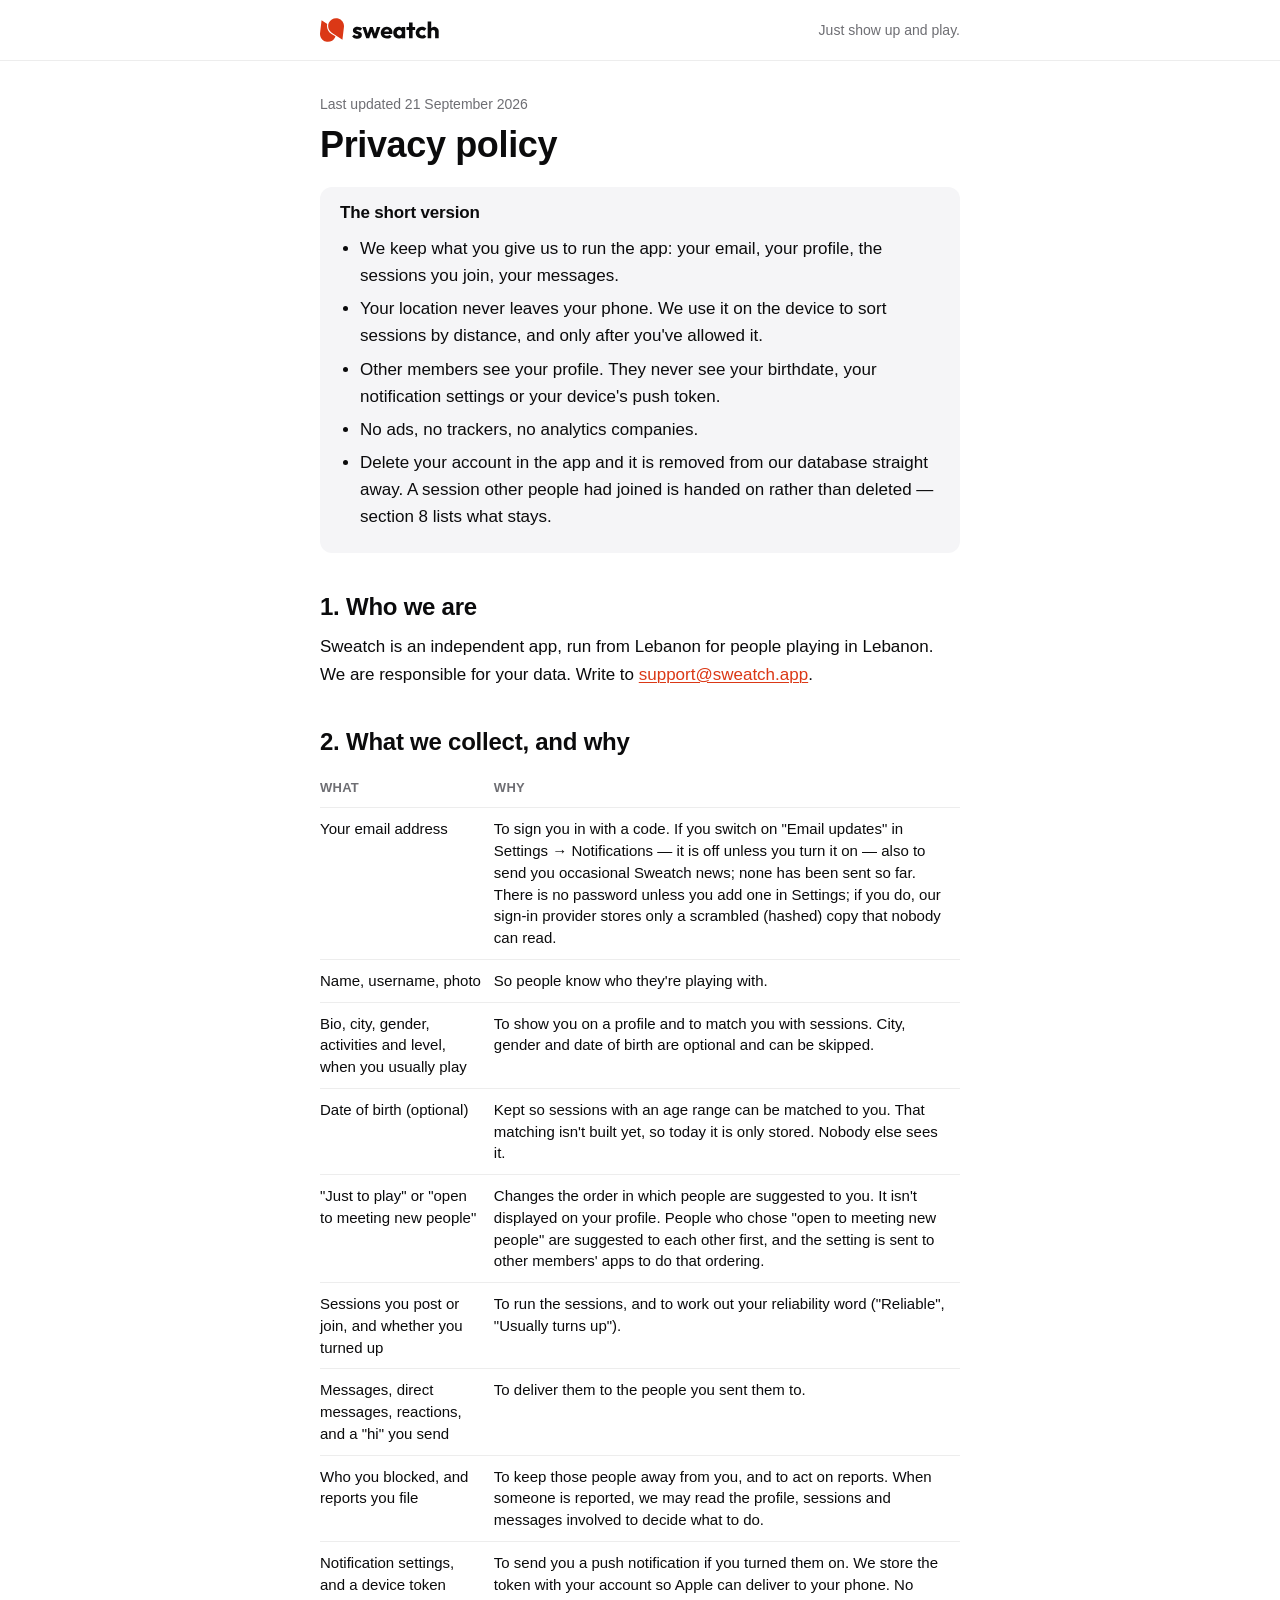
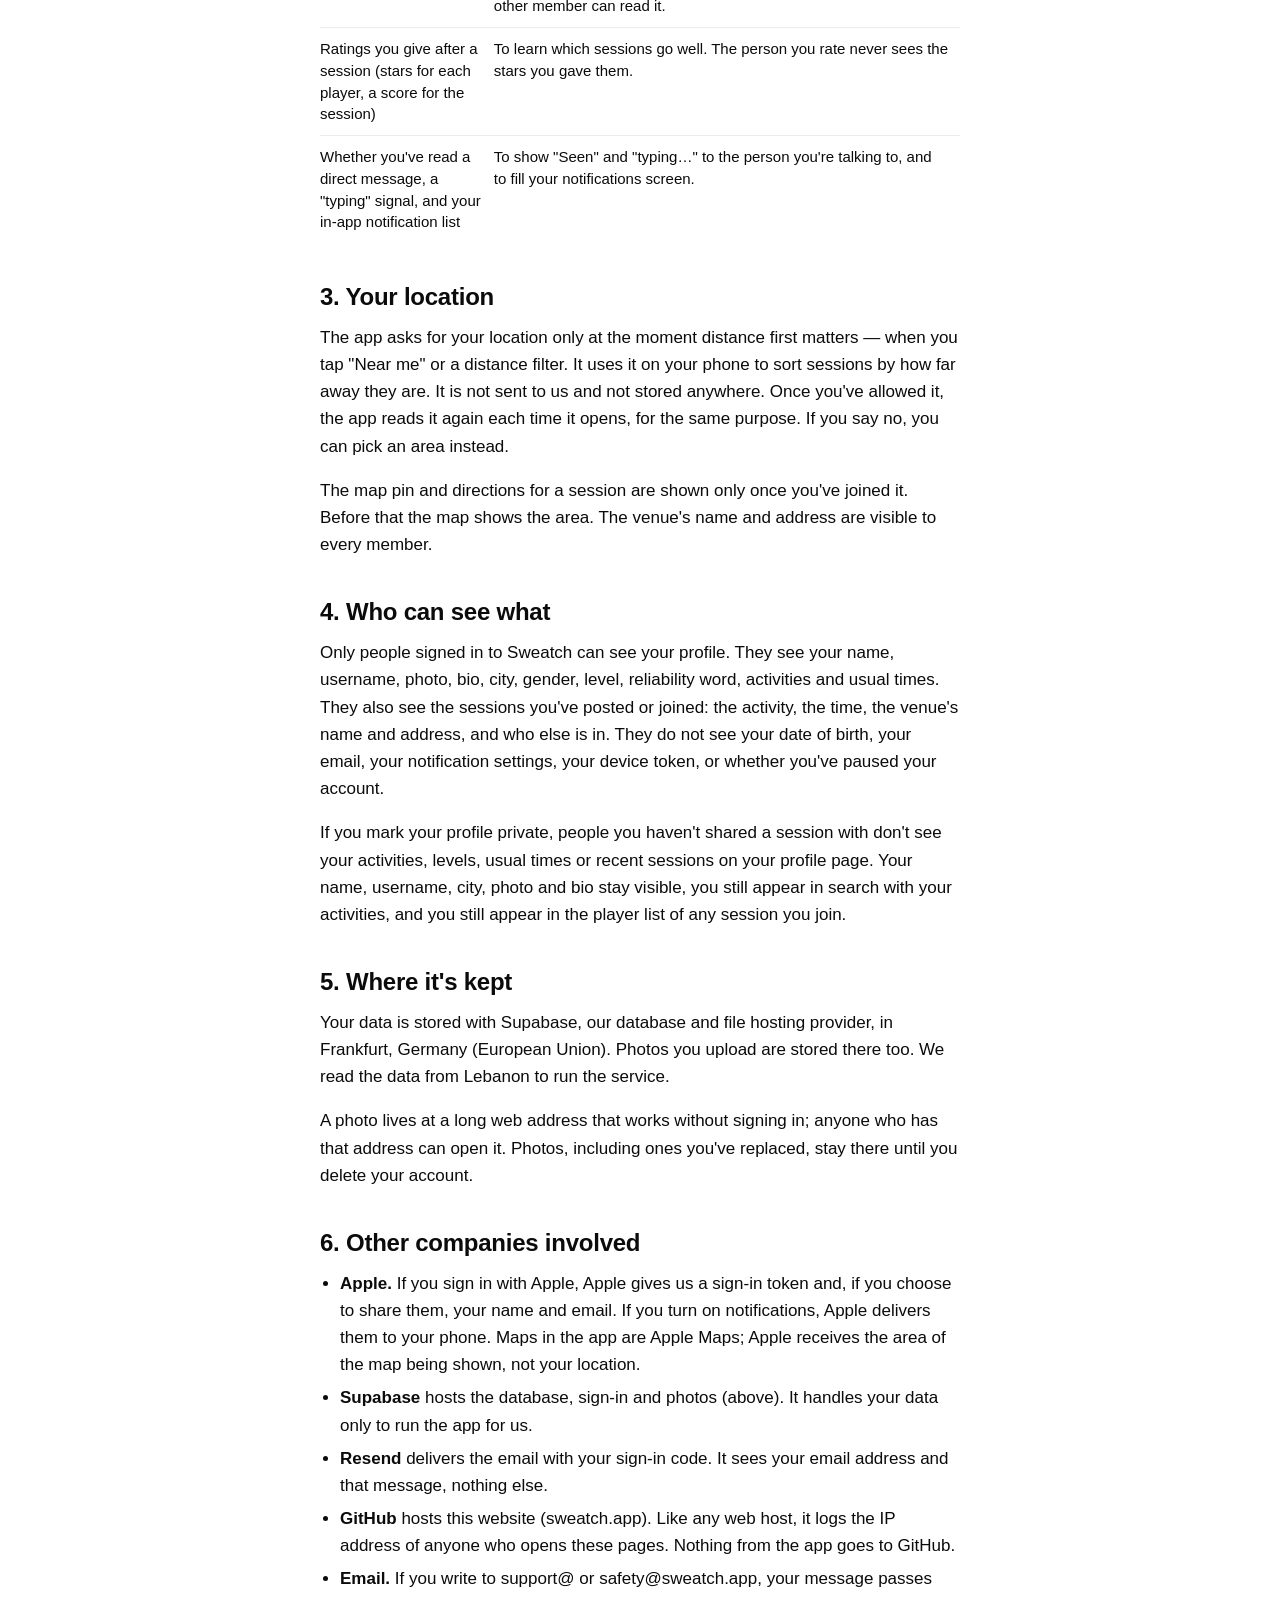
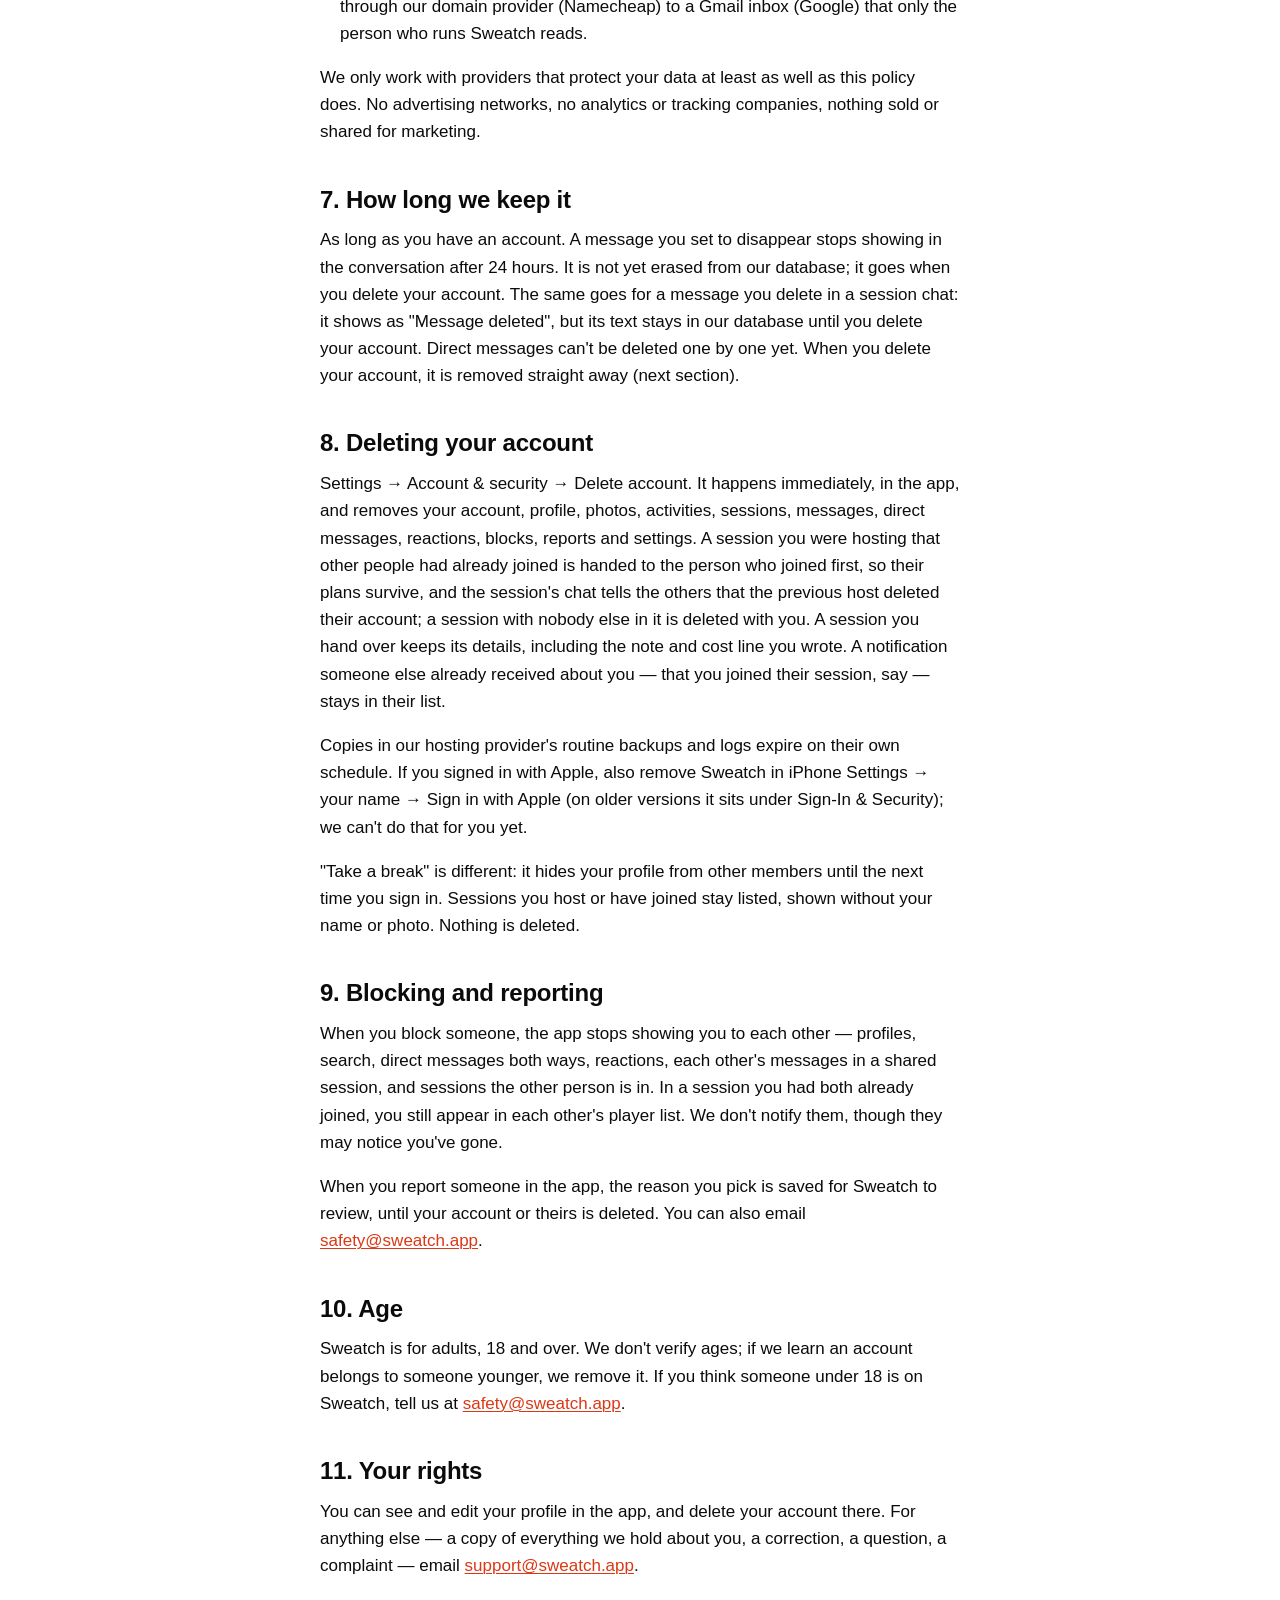
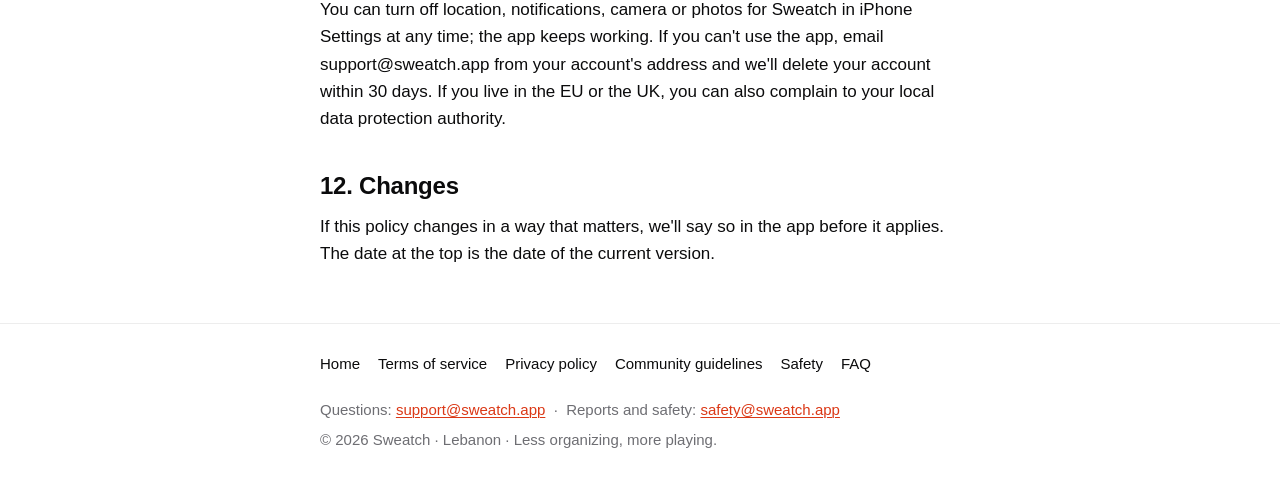
==== commit da757a66: "Privacy: Resend delivers the sign-in code email Co-Authored-By: Claude Fable 5.1 <noreply@anthropic." ====
--- a/privacy.html
+++ b/privacy.html
@@ -69,7 +69,8 @@
 <h2>6. Other companies involved</h2>
 <ul>
   <li><strong>Apple.</strong> If you sign in with Apple, Apple gives us a sign-in token and, if you choose to share them, your name and email. If you turn on notifications, Apple delivers them to your phone. Maps in the app are Apple Maps; Apple receives the area of the map being shown, not your location.</li>
-  <li><strong>Supabase</strong> hosts the database, sign-in and photos (above), and sends the email with your sign-in code. It handles your data only to run the app for us.</li>
+  <li><strong>Supabase</strong> hosts the database, sign-in and photos (above). It handles your data only to run the app for us.</li>
+  <li><strong>Resend</strong> delivers the email with your sign-in code. It sees your email address and that message, nothing else.</li>
   <li><strong>GitHub</strong> hosts this website (sweatch.app). Like any web host, it logs the IP address of anyone who opens these pages. Nothing from the app goes to GitHub.</li>
   <li><strong>Email.</strong> If you write to support@ or safety@sweatch.app, your message passes through our domain provider (Namecheap) to a Gmail inbox (Google) that only the person who runs Sweatch reads.</li>
 </ul>
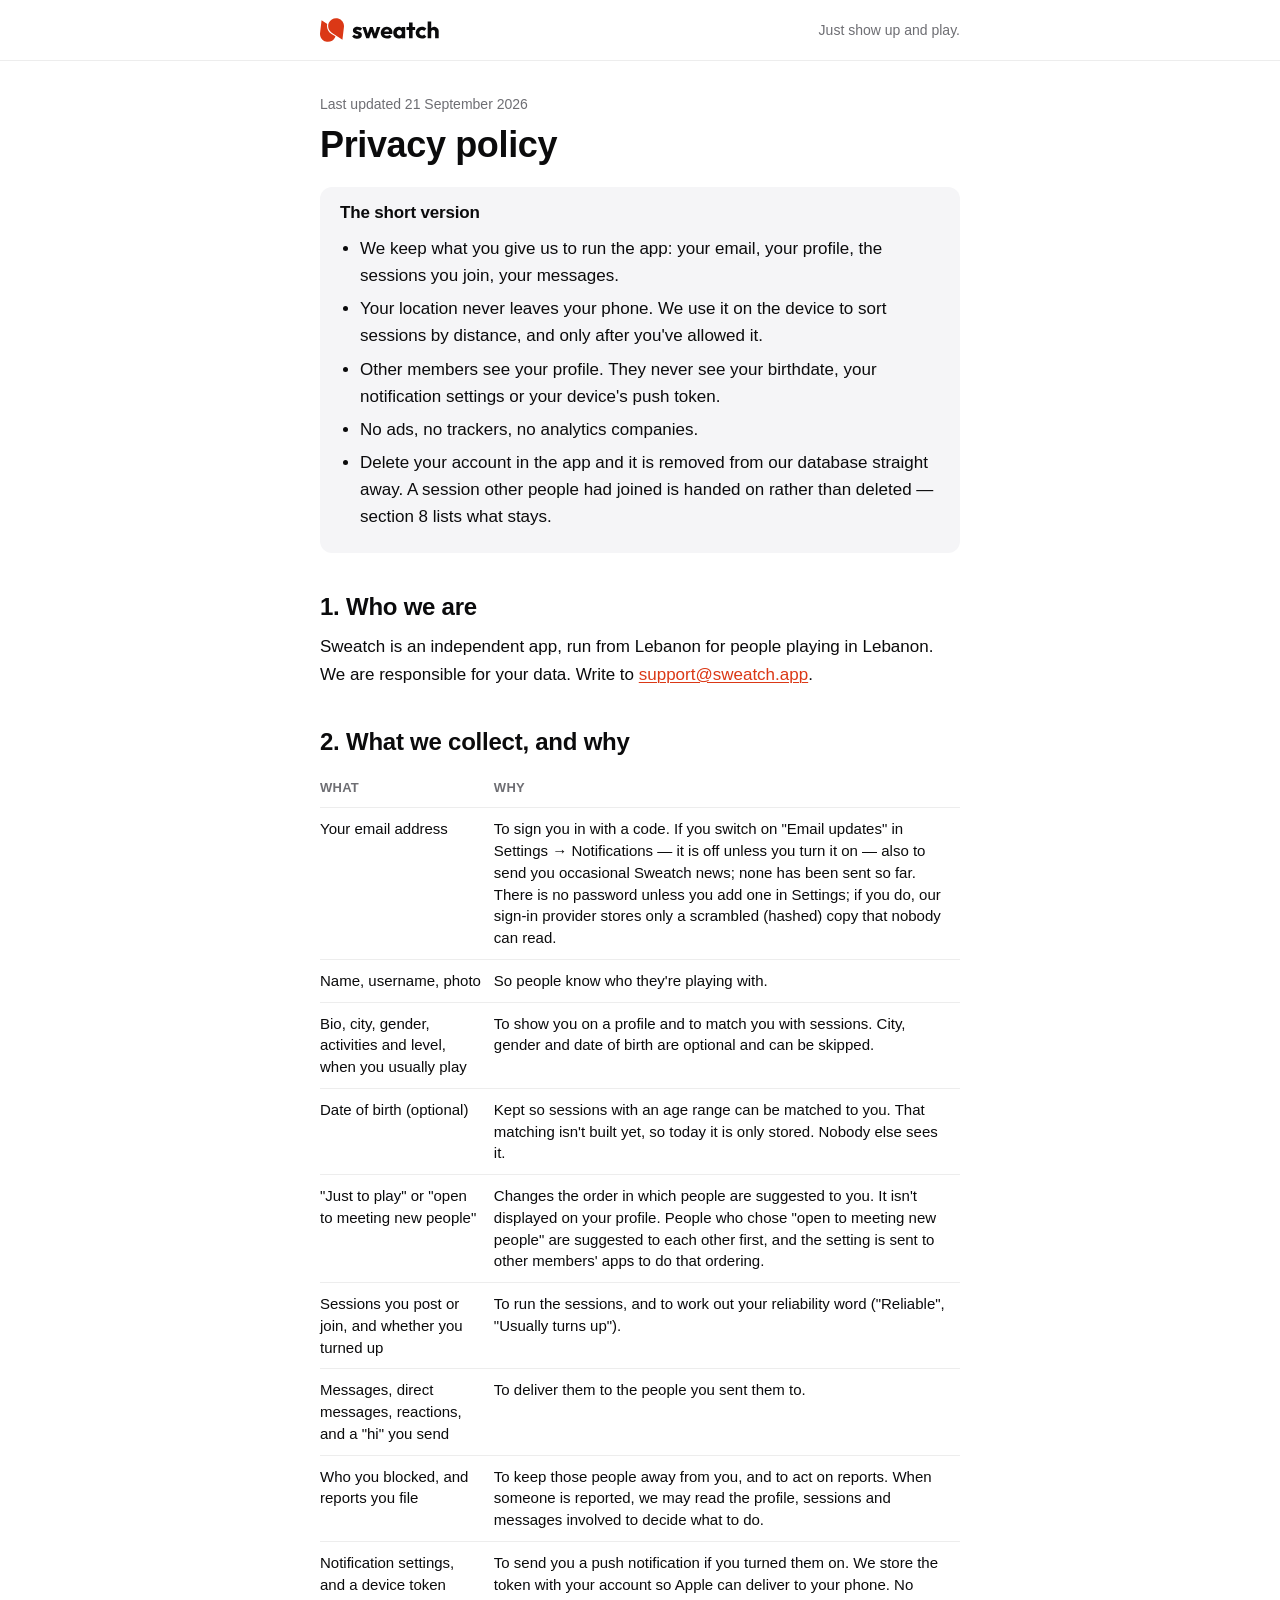
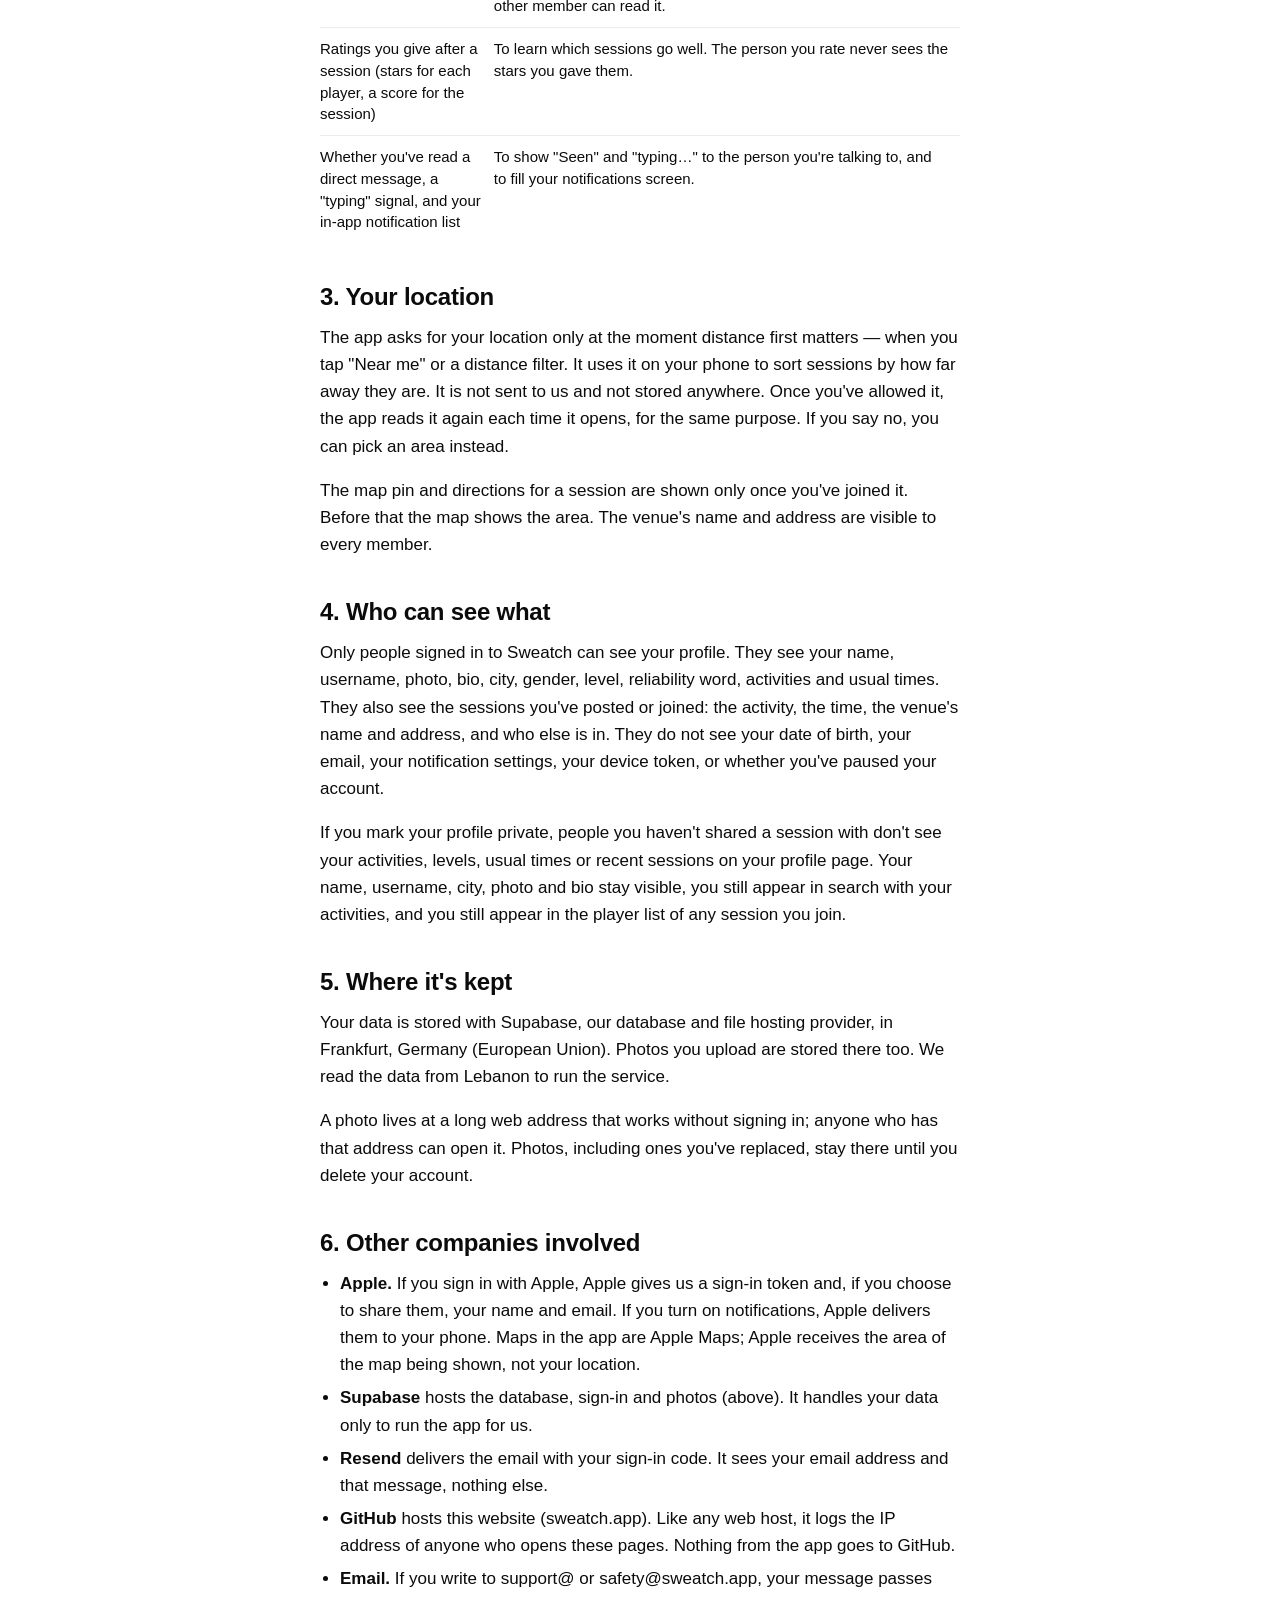
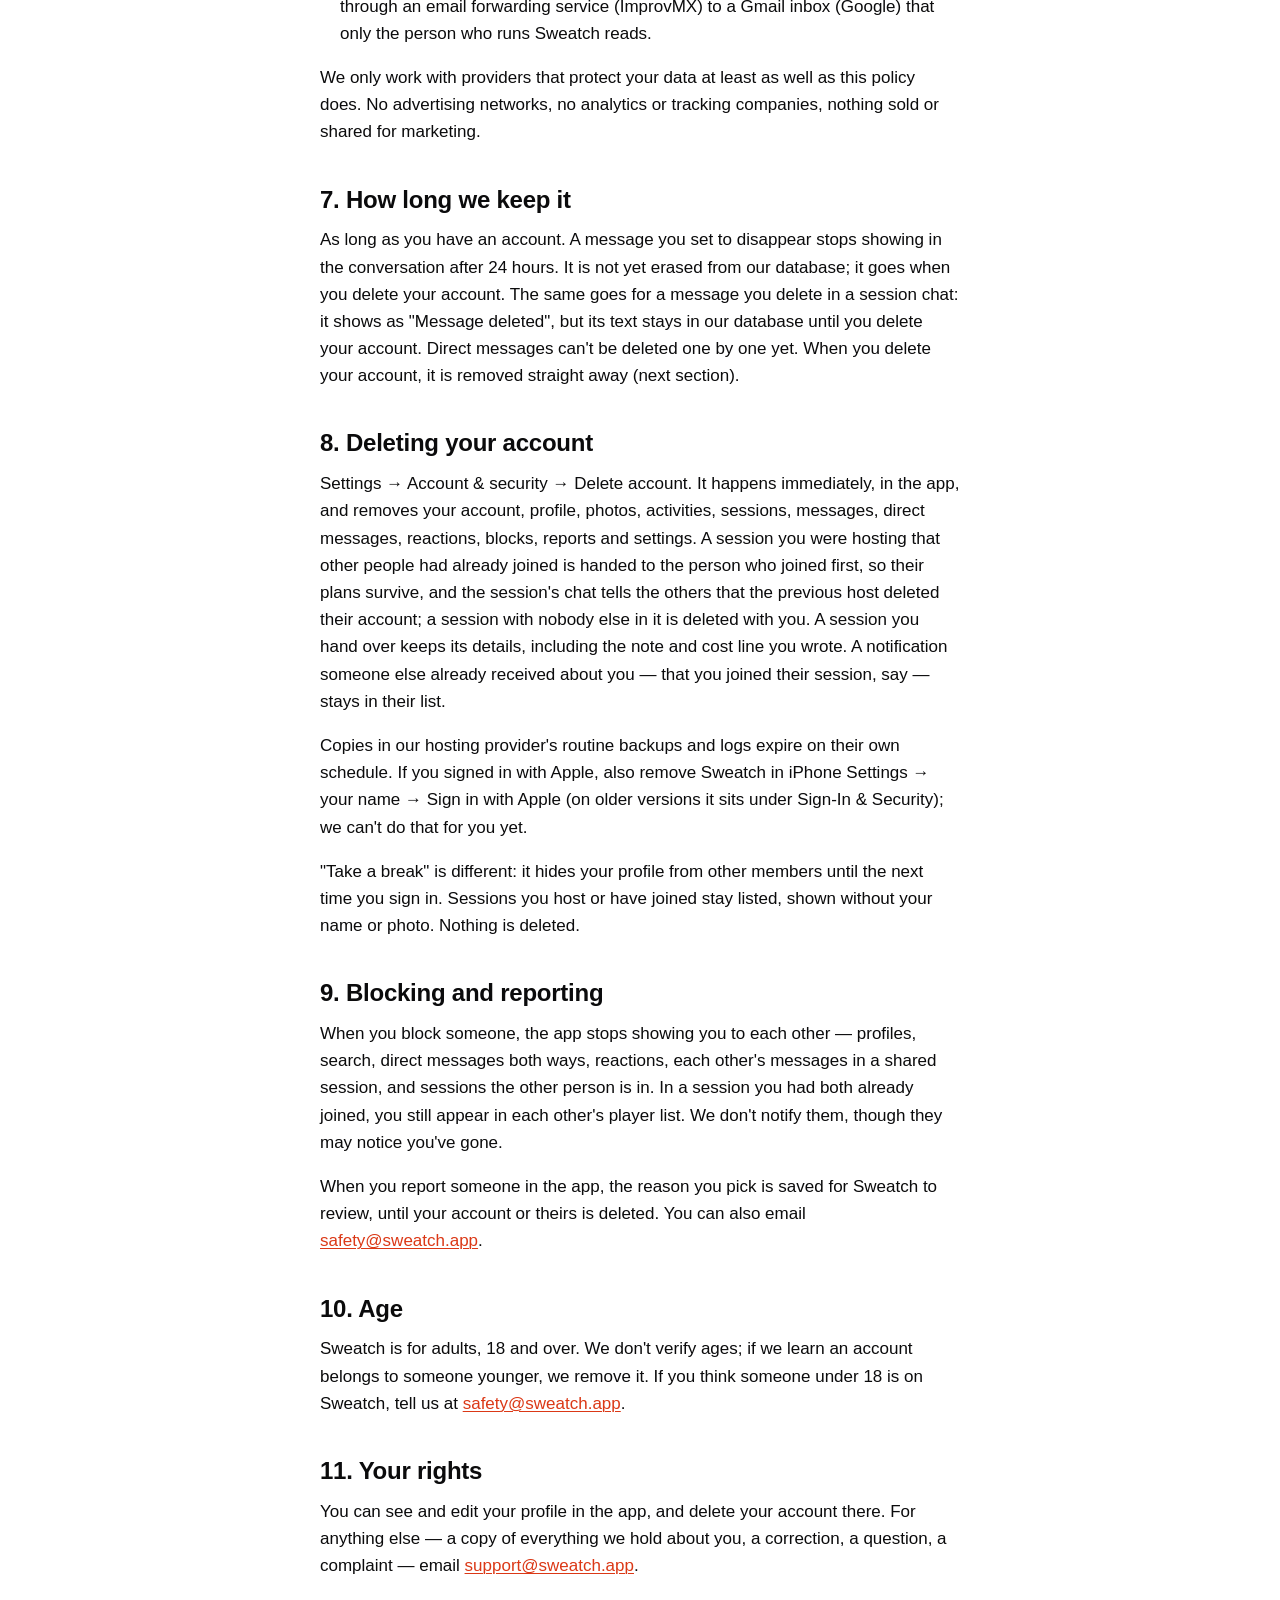
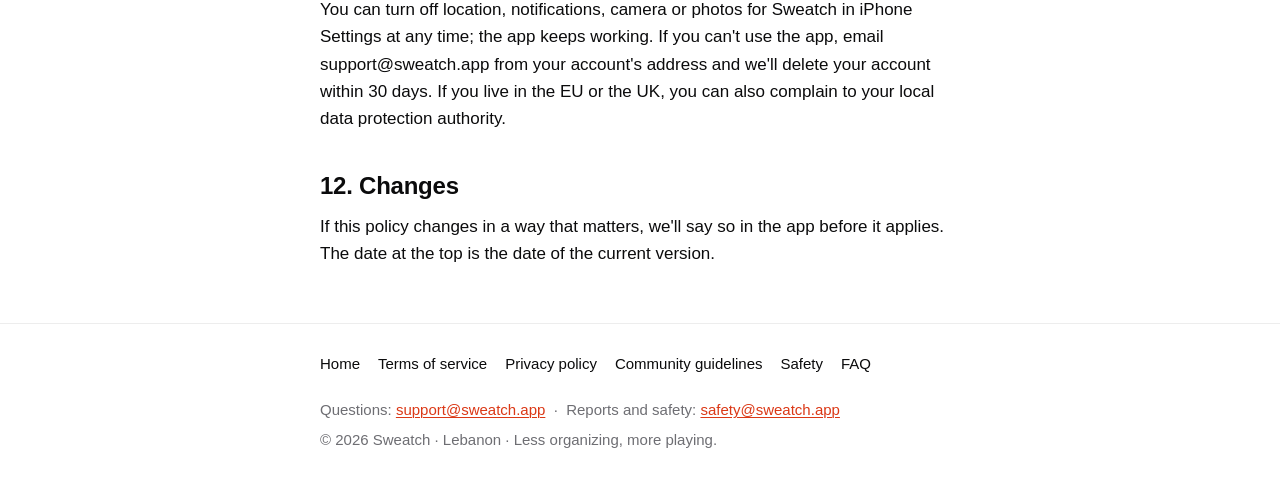
==== commit e6083e84: "Privacy: mail to support@ and safety@ is forwarded by ImprovMX Co-Authored-By: Claude Fable 5.1 <nor" ====
--- a/privacy.html
+++ b/privacy.html
@@ -72,7 +72,7 @@
   <li><strong>Supabase</strong> hosts the database, sign-in and photos (above). It handles your data only to run the app for us.</li>
   <li><strong>Resend</strong> delivers the email with your sign-in code. It sees your email address and that message, nothing else.</li>
   <li><strong>GitHub</strong> hosts this website (sweatch.app). Like any web host, it logs the IP address of anyone who opens these pages. Nothing from the app goes to GitHub.</li>
-  <li><strong>Email.</strong> If you write to support@ or safety@sweatch.app, your message passes through our domain provider (Namecheap) to a Gmail inbox (Google) that only the person who runs Sweatch reads.</li>
+  <li><strong>Email.</strong> If you write to support@ or safety@sweatch.app, your message passes through an email forwarding service (ImprovMX) to a Gmail inbox (Google) that only the person who runs Sweatch reads.</li>
 </ul>
 <p>We only work with providers that protect your data at least as well as this policy does. No advertising networks, no analytics or tracking companies, nothing sold or shared for marketing.</p>
 
